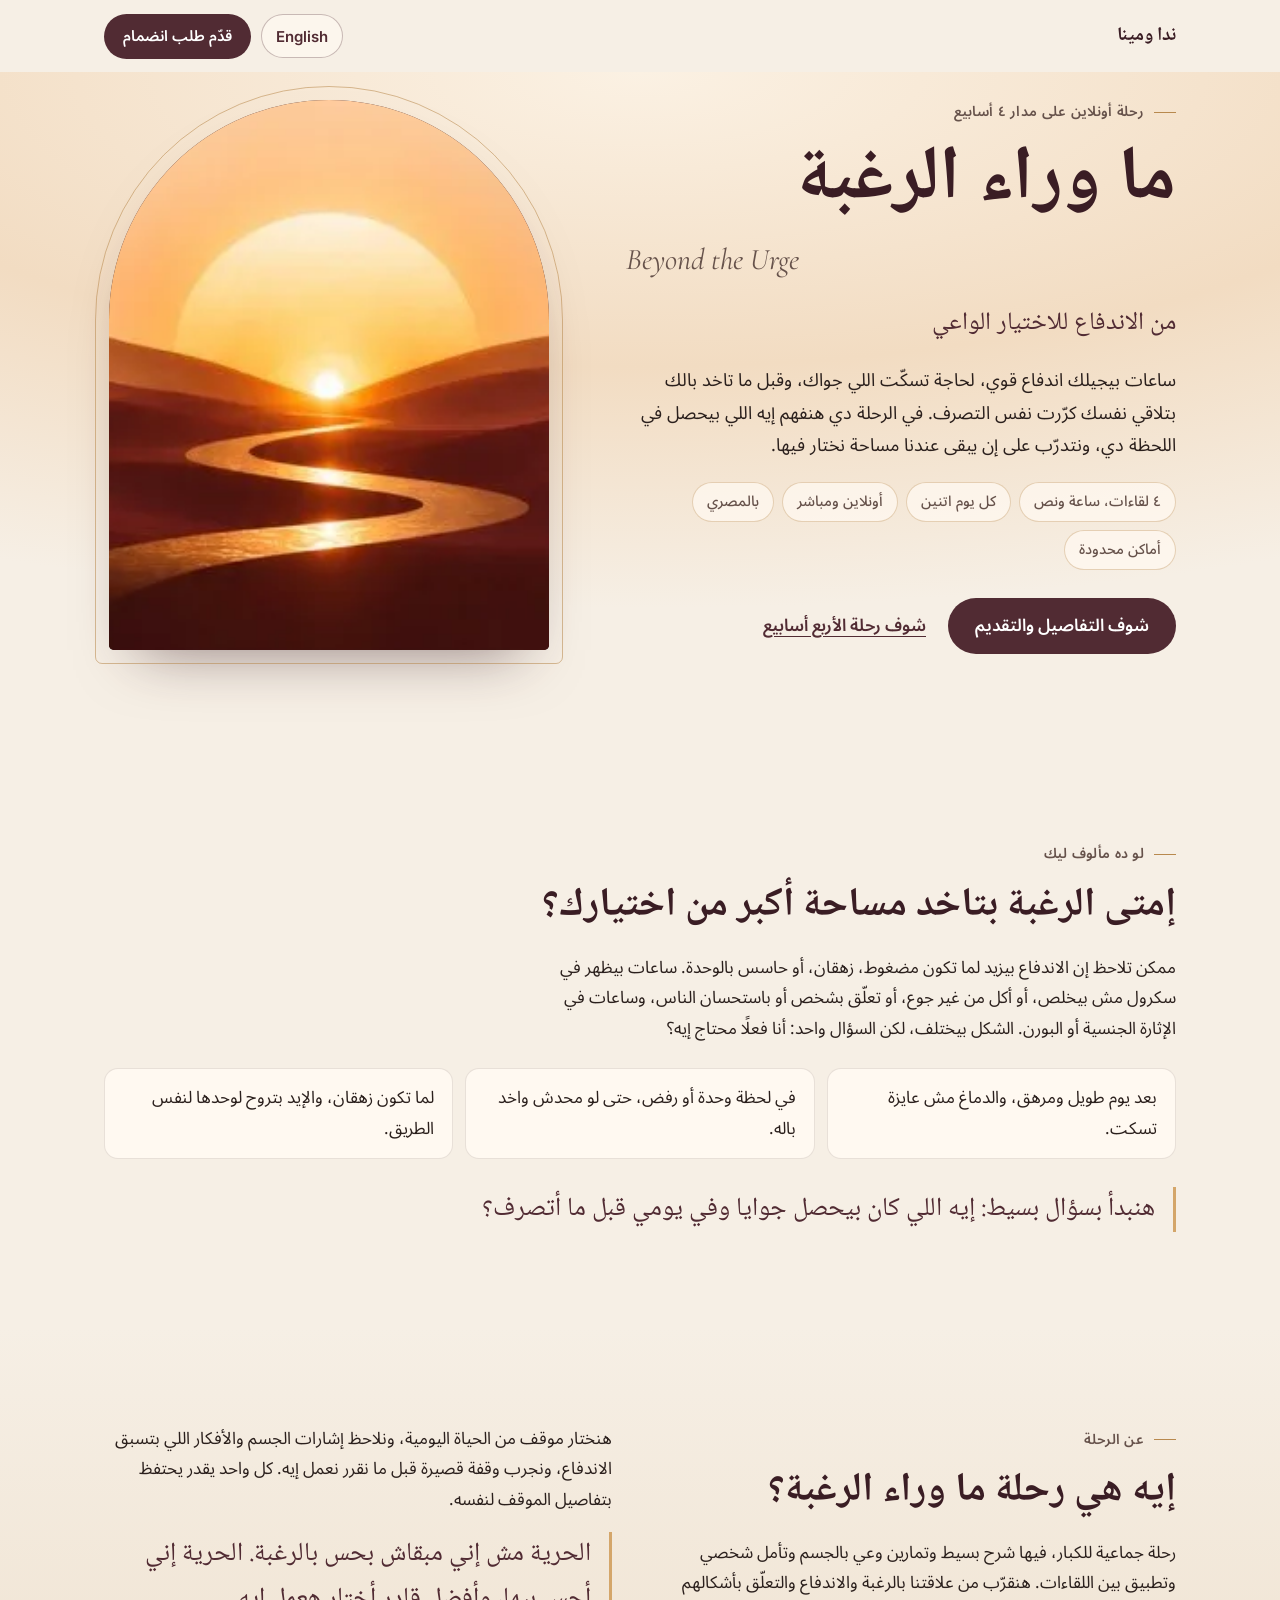
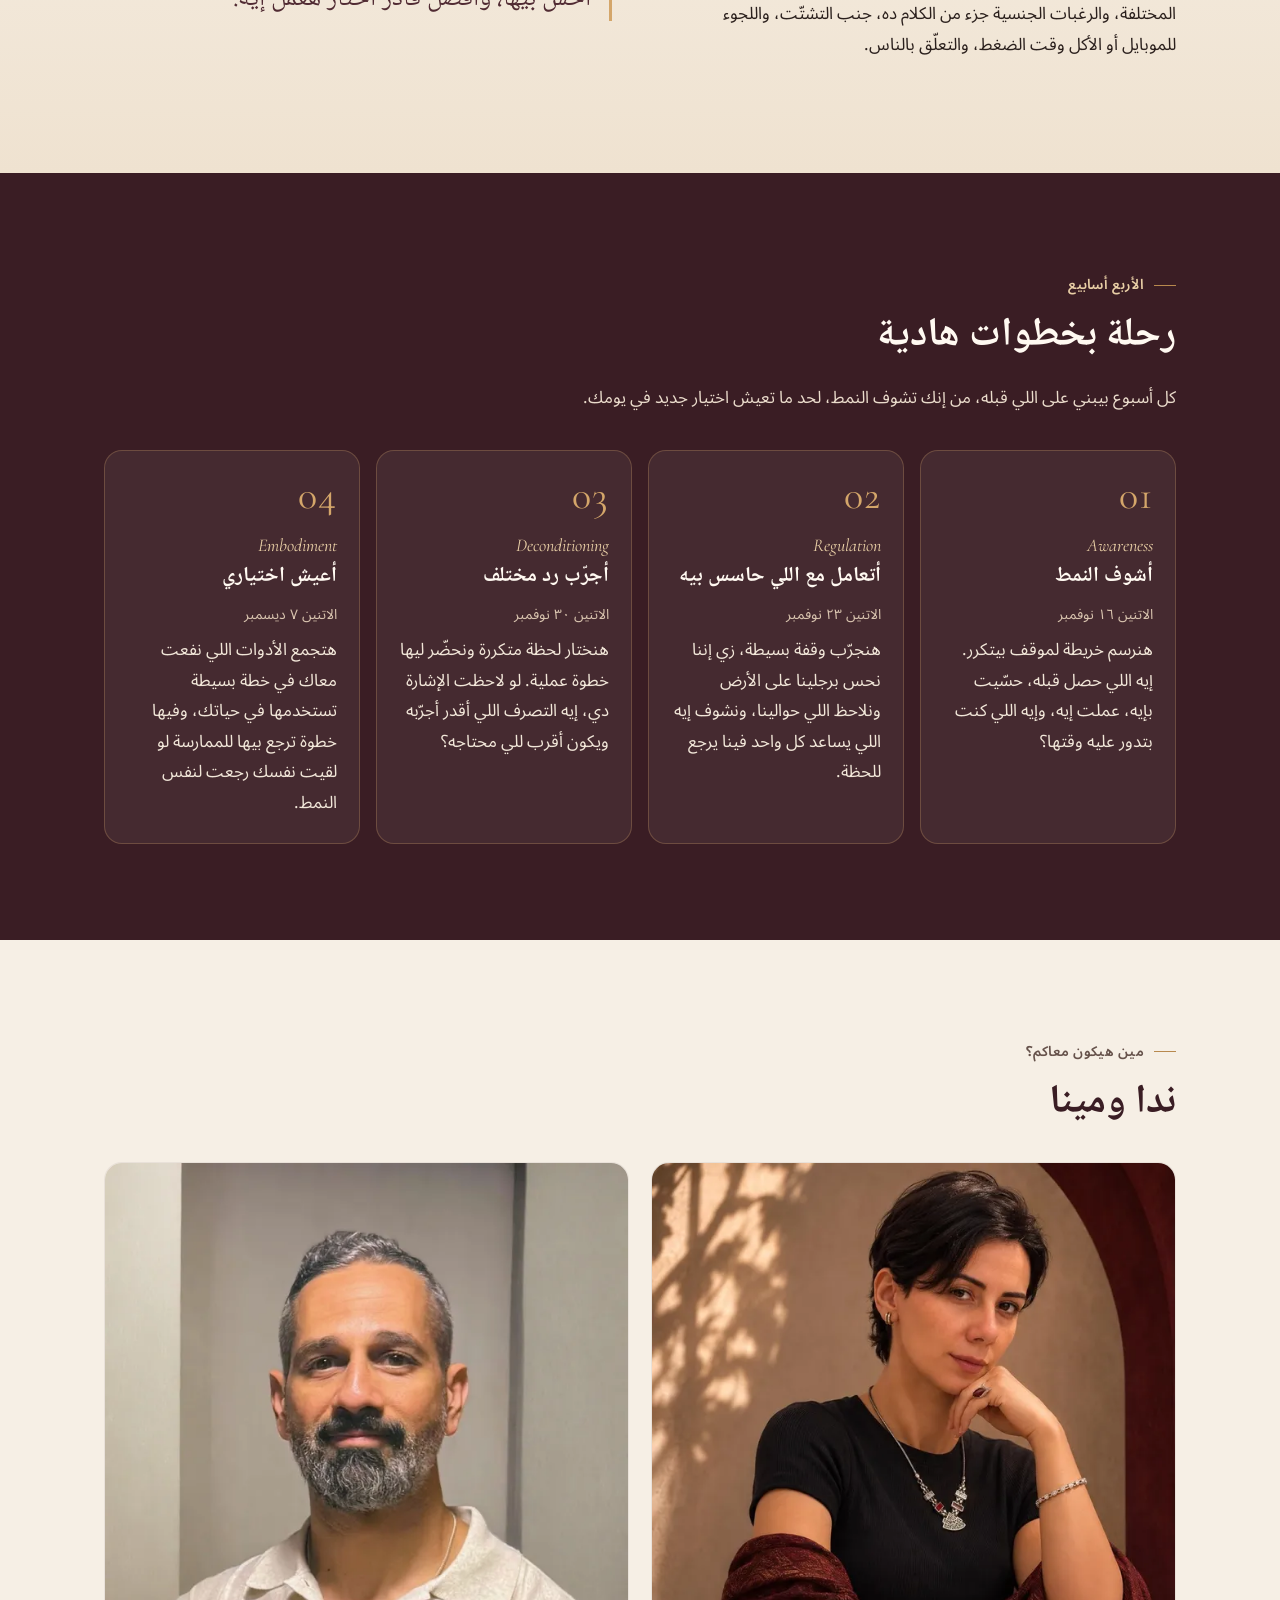
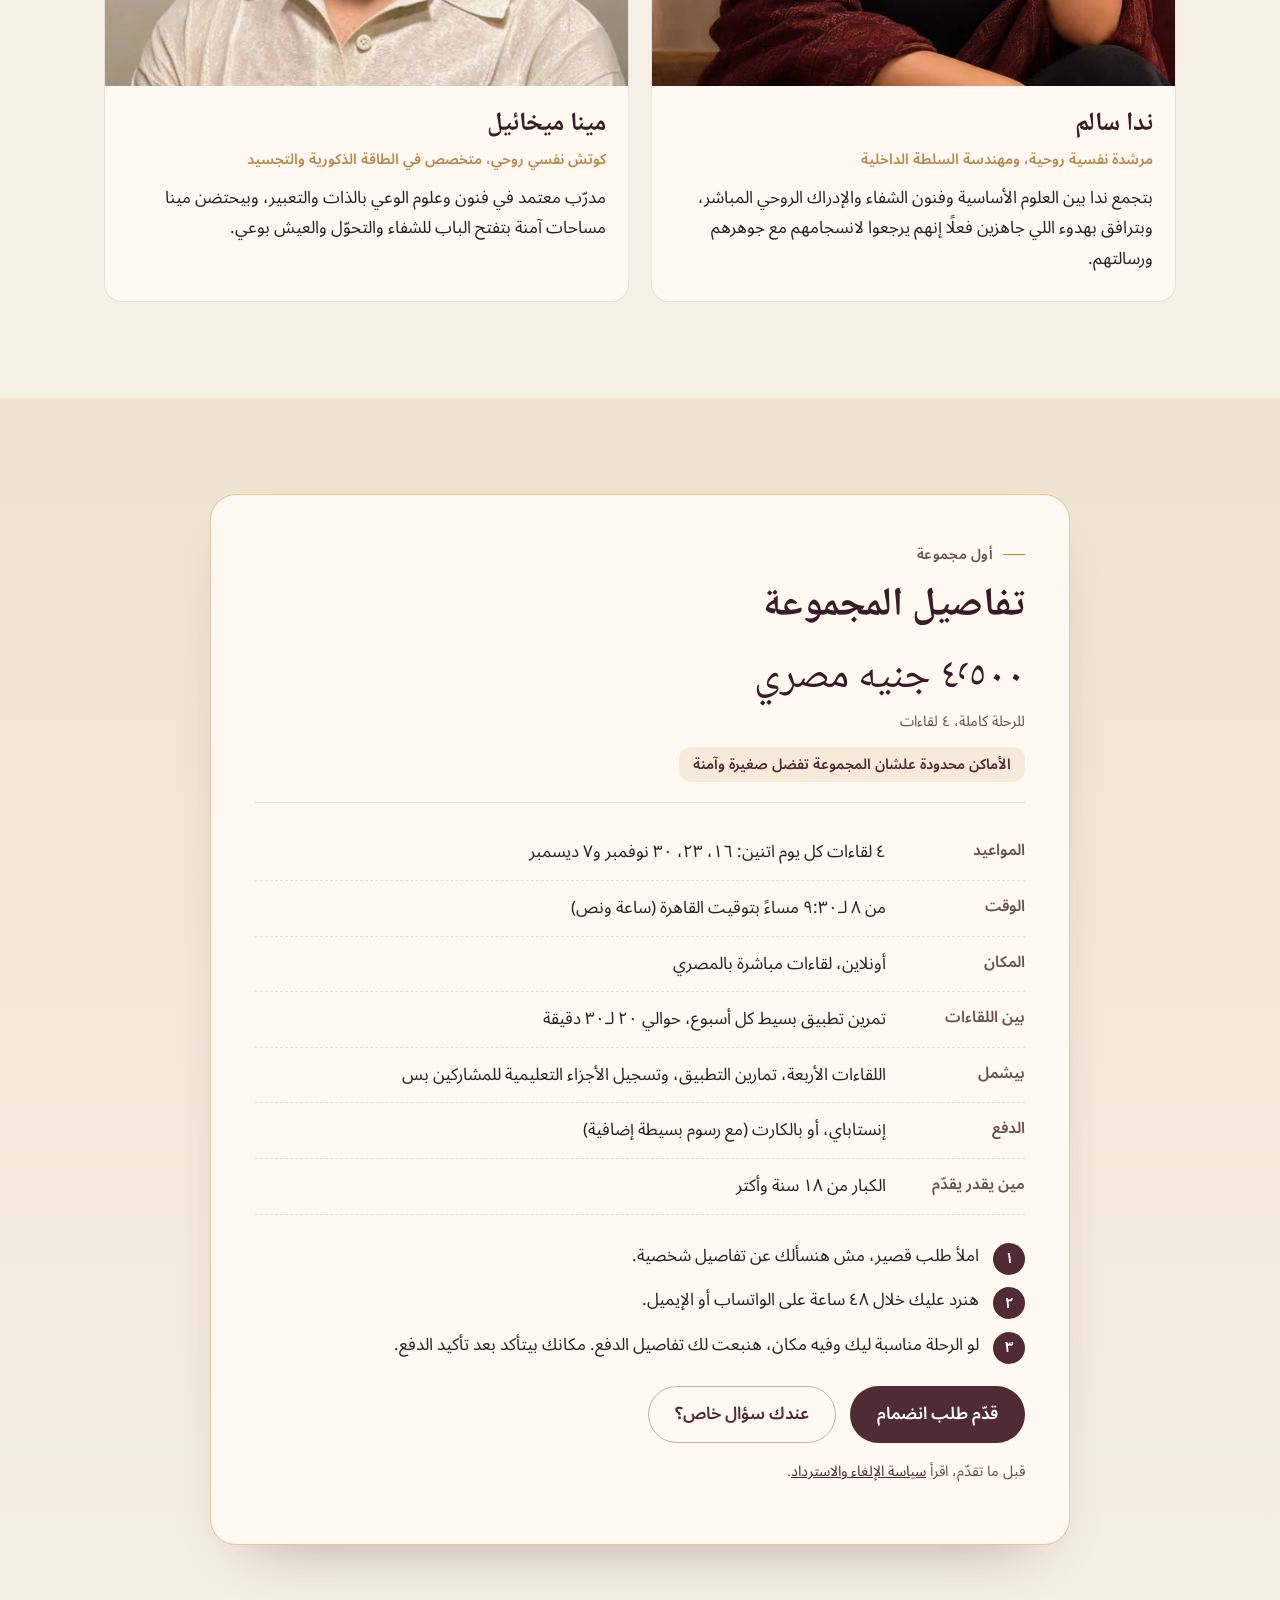
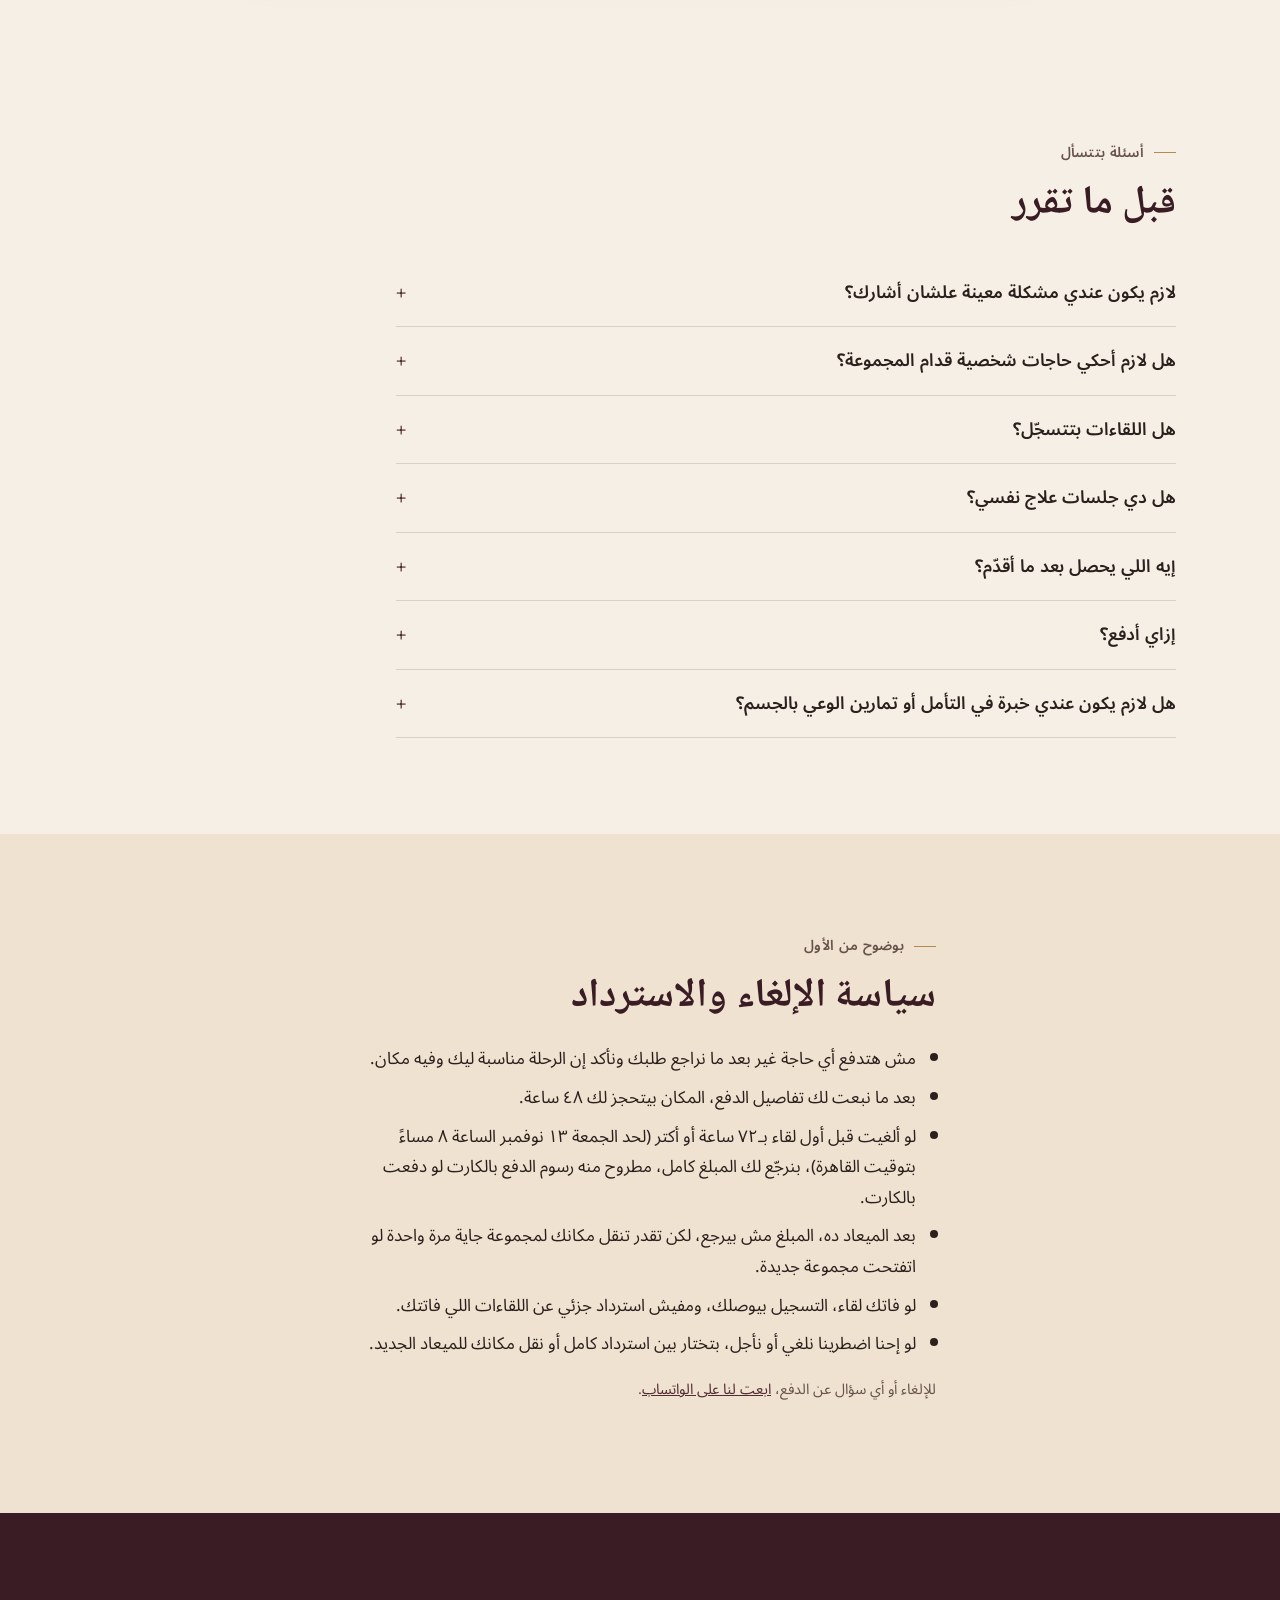
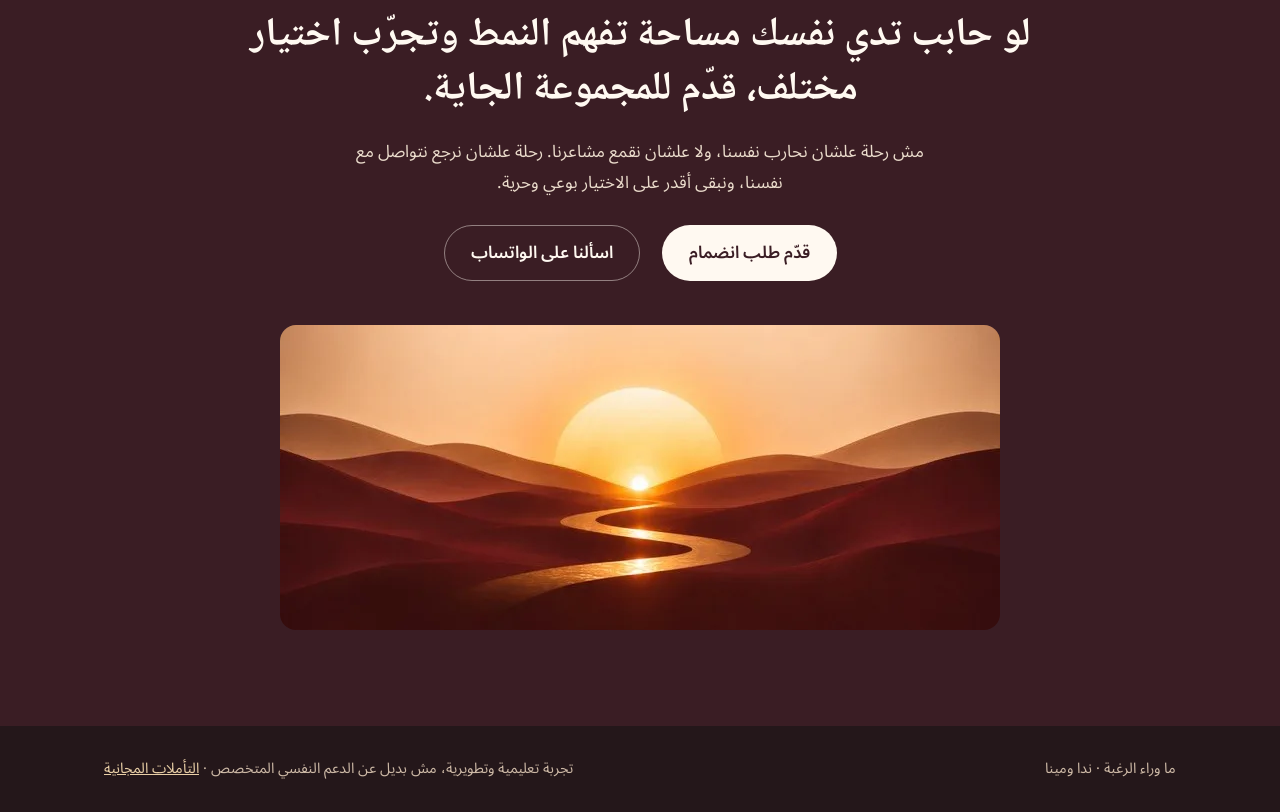
==== beyond-the-urge/index.html @ 9cf539cc "Add files via upload" ====
<!doctype html>
<html lang="ar-EG" dir="rtl" class="no-js offer-active" data-title-ar="ما وراء الرغبة | Beyond the Urge" data-title-en="Beyond the Urge | ما وراء الرغبة">
<head>
<meta charset="utf-8">
<meta name="viewport" content="width=device-width, initial-scale=1, viewport-fit=cover">
<title>ما وراء الرغبة | Beyond the Urge</title>
<meta name="description" content="رحلة أونلاين على مدار ٤ أسابيع لفهم الاندفاع وممارسة الاختيار الواعي.">
<meta name="theme-color" content="#512B33">
<meta property="og:type" content="website">
<meta property="og:title" content="ما وراء الرغبة | Beyond the Urge">
<meta property="og:description" content="رحلة أونلاين على مدار ٤ أسابيع لفهم الاندفاع وممارسة الاختيار الواعي.">
<meta property="og:image" content="SITE_URL/assets/share.jpg">
<meta name="twitter:card" content="summary_large_image">
<link rel="icon" href="../assets/favicon.svg" type="image/svg+xml">
<link rel="preconnect" href="https://fonts.googleapis.com">
<link rel="preconnect" href="https://fonts.gstatic.com" crossorigin>
<link href="https://fonts.googleapis.com/css2?family=Noto+Naskh+Arabic:wght@500;700&family=Noto+Sans+Arabic:wght@400;500;600&family=Cormorant+Garamond:ital,wght@0,500;0,600;1,500&family=Inter:wght@400;500;600&display=swap" rel="stylesheet">
<link rel="stylesheet" href="../assets/style.css">
<script src="../assets/site.js" defer></script>
</head>
<body>
<a class="skip" href="#main"><span class="l-ar">انتقل للمحتوى</span><span class="l-en">Skip to content</span></a>

<div class="live-ribbon live-only" role="note">
  <span class="l-ar">عرض لحضور اللايف: <strong>خصم ٢٠٪</strong> لكل اللي يقدّموا قبل ١٢ بالليل النهارده. <a href="#join">التفاصيل</a></span>
  <span class="l-en">Live-audience offer: <strong>20% off</strong> for everyone who applies before midnight tonight. <a href="#join">Details</a></span>
</div>

<header class="site-header" style="position:relative">
  <div class="wrap">
    <a class="brand" href="../" data-keep-lang><span class="l-ar">ندا ومينا</span><span class="l-en">Nada &amp; Mina</span></a>
    <div class="header-actions">
      <button class="lang-toggle" type="button"><span class="l-ar">English</span><span class="l-en ar-label">عربي</span></button>
      <a class="btn btn-primary header-cta" href="#join"><span class="l-ar">قدّم طلب انضمام</span><span class="l-en">Apply</span></a>
    </div>
  </div>
</header>

<main id="main">

<!-- HERO -->
<section class="hero" id="top" aria-labelledby="h1" style="padding-top:24px">
  <div class="wrap hero-grid">
    <div>
      <div class="l-ar">
        <span class="eyebrow">رحلة أونلاين على مدار ٤ أسابيع</span>
        <h1 id="h1">ما وراء الرغبة</h1>
        <span class="en-name" lang="en" dir="ltr">Beyond the Urge</span>
        <p class="tagline">من الاندفاع للاختيار الواعي</p>
        <p class="lead">ساعات بيجيلك اندفاع قوي، لحاجة تسكّت اللي جواك، وقبل ما تاخد بالك بتلاقي نفسك كرّرت نفس التصرف. في الرحلة دي هنفهم إيه اللي بيحصل في اللحظة دي، ونتدرّب على إن يبقى عندنا مساحة نختار فيها.</p>
        <ul class="facts" aria-label="ملخص الرحلة">
          <li>٤ لقاءات، ساعة ونص</li>
          <li>كل يوم اتنين</li>
          <li>أونلاين ومباشر</li>
          <li>بالمصري</li>
          <li>أماكن محدودة</li>
        </ul>
      </div>
      <div class="l-en">
        <span class="eyebrow">A four-week online journey</span>
        <h1>Beyond the Urge</h1>
        <span class="en-name" lang="ar" dir="rtl" style="font-family:'Noto Naskh Arabic',serif;font-style:normal">ما وراء الرغبة</span>
        <p class="tagline">From compulsion to conscious choice</p>
        <p class="lead">Sometimes a strong urge rises, reaching for anything that will quiet what’s inside, and before you notice, you’ve repeated the same pattern again. In this journey we explore what happens in that moment, and practise creating a space where choice becomes possible.</p>
        <ul class="facts" aria-label="Journey summary">
          <li>4 sessions · 90 minutes</li>
          <li>Every Monday</li>
          <li>Live online</li>
          <li>In Egyptian Arabic</li>
          <li>Limited places</li>
        </ul>
      </div>
      <div class="cta-row" id="hero-cta">
        <a class="btn btn-primary" href="#join"><span class="l-ar">شوف التفاصيل والتقديم</span><span class="l-en">See details &amp; apply</span></a>
        <a class="link" href="#journey"><span class="l-ar">شوف رحلة الأربع أسابيع</span><span class="l-en">Explore the four weeks</span></a>
      </div>
    </div>
    <div class="arch" aria-hidden="true">
      <div class="arch-frame">
        <picture>
          <source srcset="../assets/desert.webp" type="image/webp">
          <img src="../assets/desert.jpg" alt="" width="720" height="305" fetchpriority="high">
        </picture>
      </div>
    </div>
  </div>
</section>

<!-- RECOGNITION -->
<section class="recognition" id="about" aria-labelledby="h-rec">
  <div class="wrap">
    <div class="read l-ar">
      <span class="eyebrow">لو ده مألوف ليك</span>
      <h2 id="h-rec">إمتى الرغبة بتاخد مساحة أكبر من اختيارك؟</h2>
      <p>ممكن تلاحظ إن الاندفاع بيزيد لما تكون مضغوط، زهقان، أو حاسس بالوحدة. ساعات بيظهر في سكرول مش بيخلص، أو أكل من غير جوع، أو تعلّق بشخص أو باستحسان الناس، وساعات في الإثارة الجنسية أو البورن. الشكل بيختلف، لكن السؤال واحد: أنا فعلًا محتاج إيه؟</p>
    </div>
    <div class="read l-en">
      <span class="eyebrow">If this feels familiar</span>
      <h2>When does the urge take up more space than your choice?</h2>
      <p>You might notice the pull grows stronger when you’re stressed, bored or lonely. Sometimes it shows up as endless scrolling, eating without hunger, clinging to a person or to other people’s approval, and sometimes as sexual stimulation or porn. The form changes, but the question stays the same: what do I truly need?</p>
    </div>
    <ul class="signals l-ar">
      <li>بعد يوم طويل ومرهق، والدماغ مش عايزة تسكت.</li>
      <li>في لحظة وحدة أو رفض، حتى لو محدش واخد باله.</li>
      <li>لما تكون زهقان، والإيد بتروح لوحدها لنفس الطريق.</li>
    </ul>
    <ul class="signals l-en">
      <li>After a long, draining day, when your mind won’t settle.</li>
      <li>In a quiet moment of loneliness or rejection, even if no one else notices.</li>
      <li>When boredom creeps in and your hand reaches for the same path on its own.</li>
    </ul>
    <p class="quote l-ar">هنبدأ بسؤال بسيط: إيه اللي كان بيحصل جوايا وفي يومي قبل ما أتصرف؟</p>
    <p class="quote l-en">We begin with one simple question: what was happening inside me, and in my day, just before I acted?</p>
  </div>
</section>

<!-- PROGRAM INTRO -->
<section class="intro" aria-labelledby="h-intro">
  <div class="wrap two-col l-ar">
    <div>
      <span class="eyebrow">عن الرحلة</span>
      <h2 id="h-intro">إيه هي رحلة ما وراء الرغبة؟</h2>
      <p>رحلة جماعية للكبار، فيها شرح بسيط وتمارين وعي بالجسم وتأمل شخصي وتطبيق بين اللقاءات. هنقرّب من علاقتنا بالرغبة والاندفاع والتعلّق بأشكالهم المختلفة، والرغبات الجنسية جزء من الكلام ده، جنب التشتّت، واللجوء للموبايل أو الأكل وقت الضغط، والتعلّق بالناس.</p>
    </div>
    <div>
      <p>هنختار موقف من الحياة اليومية، ونلاحظ إشارات الجسم والأفكار اللي بتسبق الاندفاع، ونجرب وقفة قصيرة قبل ما نقرر نعمل إيه. كل واحد يقدر يحتفظ بتفاصيل الموقف لنفسه.</p>
      <p class="quote" style="margin-top:8px">الحرية مش إني مبقاش بحس بالرغبة. الحرية إني أحس بيها، وأفضل قادر أختار هعمل إيه.</p>
    </div>
  </div>
  <div class="wrap two-col l-en">
    <div>
      <span class="eyebrow">About the journey</span>
      <h2>What is Beyond the Urge?</h2>
      <p>A small group journey for adults, woven from simple teaching, body-awareness practices, personal reflection and gentle practice between sessions. We’ll come closer to our relationship with desire, impulse and attachment in their many forms. Sexual desire is part of that conversation, alongside distraction, reaching for the phone or food under pressure, and attachment to people.</p>
    </div>
    <div>
      <p>We’ll take an everyday moment, notice the body signals and thoughts that come before the urge, and try a short pause before deciding what to do. Everyone keeps the details of their own story to themselves.</p>
      <p class="quote" style="margin-top:8px">Freedom isn’t no longer feeling the urge. Freedom is feeling it, and still being able to choose.</p>
    </div>
  </div>
</section>

<!-- JOURNEY -->
<section class="journey" id="journey" aria-labelledby="h-journey">
  <div class="wrap">
    <div class="l-ar">
      <span class="eyebrow">الأربع أسابيع</span>
      <h2 id="h-journey">رحلة بخطوات هادية</h2>
      <p class="lead">كل أسبوع بيبني على اللي قبله، من إنك تشوف النمط، لحد ما تعيش اختيار جديد في يومك.</p>
    </div>
    <div class="l-en">
      <span class="eyebrow">The four weeks</span>
      <h2>A journey in gentle steps</h2>
      <p class="lead">Each week builds on the one before, from seeing the pattern to living a new choice in your everyday life.</p>
    </div>
    <ol class="weeks">
      <li class="week">
        <span class="num en" aria-hidden="true">01</span>
        <span class="tag" lang="en" dir="ltr">Awareness</span>
        <h3><span class="l-ar">أشوف النمط</span><span class="l-en">Seeing the pattern</span></h3>
        <span class="date"><span class="l-ar">الاتنين ١٦ نوفمبر</span><span class="l-en">Monday 16 November</span></span>
        <p class="l-ar">هنرسم خريطة لموقف بيتكرر. إيه اللي حصل قبله، حسّيت بإيه، عملت إيه، وإيه اللي كنت بتدور عليه وقتها؟</p>
        <p class="l-en">We map a moment that keeps repeating. What happened before it, what did you feel, what did you do, and what were you really reaching for?</p>
      </li>
      <li class="week">
        <span class="num en" aria-hidden="true">02</span>
        <span class="tag" lang="en" dir="ltr">Regulation</span>
        <h3><span class="l-ar">أتعامل مع اللي حاسس بيه</span><span class="l-en">Staying with what I feel</span></h3>
        <span class="date"><span class="l-ar">الاتنين ٢٣ نوفمبر</span><span class="l-en">Monday 23 November</span></span>
        <p class="l-ar">هنجرّب وقفة بسيطة، زي إننا نحس برجلينا على الأرض ونلاحظ اللي حوالينا، ونشوف إيه اللي يساعد كل واحد فينا يرجع للحظة.</p>
        <p class="l-en">We practise a simple pause, feeling our feet on the ground and noticing what’s around us, and discover what helps each of us return to the present.</p>
      </li>
      <li class="week">
        <span class="num en" aria-hidden="true">03</span>
        <span class="tag" lang="en" dir="ltr">Deconditioning</span>
        <h3><span class="l-ar">أجرّب رد مختلف</span><span class="l-en">Trying a different response</span></h3>
        <span class="date"><span class="l-ar">الاتنين ٣٠ نوفمبر</span><span class="l-en">Monday 30 November</span></span>
        <p class="l-ar">هنختار لحظة متكررة ونحضّر ليها خطوة عملية. لو لاحظت الإشارة دي، إيه التصرف اللي أقدر أجرّبه ويكون أقرب للي محتاجه؟</p>
        <p class="l-en">We choose a recurring moment and prepare one practical step. When I notice this signal, what could I try that’s closer to what I actually need?</p>
      </li>
      <li class="week">
        <span class="num en" aria-hidden="true">04</span>
        <span class="tag" lang="en" dir="ltr">Embodiment</span>
        <h3><span class="l-ar">أعيش اختياري</span><span class="l-en">Living my choice</span></h3>
        <span class="date"><span class="l-ar">الاتنين ٧ ديسمبر</span><span class="l-en">Monday 7 December</span></span>
        <p class="l-ar">هتجمع الأدوات اللي نفعت معاك في خطة بسيطة تستخدمها في حياتك، وفيها خطوة ترجع بيها للممارسة لو لقيت نفسك رجعت لنفس النمط.</p>
        <p class="l-en">You’ll gather the tools that worked for you into a simple plan for daily life, including a way back to practice if you find yourself in the old pattern again.</p>
      </li>
    </ol>
  </div>
</section>

<!-- GUIDES -->
<section class="guides" id="guides" aria-labelledby="h-guides">
  <div class="wrap">
    <span class="eyebrow"><span class="l-ar">مين هيكون معاكم؟</span><span class="l-en">Your guides</span></span>
    <h2 id="h-guides"><span class="l-ar">ندا ومينا</span><span class="l-en">Nada &amp; Mina</span></h2>
    <div class="guides-grid">
      <figure class="guide">
        <picture>
          <source srcset="../assets/nada.webp" type="image/webp">
          <img src="../assets/nada.jpg" alt="" width="640" height="640" loading="lazy">
        </picture>
        <figcaption>
          <p class="name"><span class="l-ar">ندا سالم</span><span class="l-en">Nada Salem</span></p>
          <span class="role"><span class="l-ar">مرشدة نفسية روحية، ومهندسة السلطة الداخلية</span><span class="l-en">Psycho-Spiritual Guide &amp; Inner Authority Architect</span></span>
          <p class="l-ar">بتجمع ندا بين العلوم الأساسية وفنون الشفاء والإدراك الروحي المباشر، وبترافق بهدوء اللي جاهزين فعلًا إنهم يرجعوا لانسجامهم مع جوهرهم ورسالتهم.</p>
          <p class="l-en">Integrating basic sciences, healing arts, and direct spiritual perception, Nada gently guides those who are truly ready into alignment with their essence and purpose.</p>
        </figcaption>
      </figure>
      <figure class="guide">
        <picture>
          <source srcset="../assets/mina.webp" type="image/webp">
          <img src="../assets/mina.jpg" alt="" width="640" height="640" loading="lazy">
        </picture>
        <figcaption>
          <p class="name"><span class="l-ar">مينا ميخائيل</span><span class="l-en">Mina Mikhail</span></p>
          <span class="role"><span class="l-ar">كوتش نفسي روحي، متخصص في الطاقة الذكورية والتجسيد</span><span class="l-en">Psycho-Spiritual Coach · Masculine &amp; Embodiment Work</span></span>
          <p class="l-ar">مدرّب معتمد في فنون وعلوم الوعي بالذات والتعبير، وبيحتضن مينا مساحات آمنة بتفتح الباب للشفاء والتحوّل والعيش بوعي.</p>
          <p class="l-en">A certified trainer in the arts and sciences of self-awareness and expression, Mina holds safe, transformative spaces for healing and conscious living.</p>
        </figcaption>
      </figure>
    </div>
  </div>
</section>

<!-- OFFER -->
<section class="offer" id="join" aria-labelledby="h-join">
  <div class="wrap">
    <div class="offer-card">
      <span class="eyebrow"><span class="l-ar">أول مجموعة</span><span class="l-en">First group</span></span>
      <h2 id="h-join"><span class="l-ar">تفاصيل المجموعة</span><span class="l-en">Group details</span></h2>
      <div class="offer-head">
        <!-- During the live offer -->
        <div class="live-only">
          <div class="price-row">
            <p class="price"><span class="l-ar"><bdi>٣٬٦٠٠</bdi> جنيه</span><span class="l-en"><bdi>EGP 3,600</bdi></span></p>
            <span class="was"><span class="l-ar"><bdi>٤٬٥٠٠</bdi> جنيه</span><span class="l-en"><bdi>EGP 4,500</bdi></span></span>
          </div>
          <div class="live-box">
            <span class="l-ar"><strong>عرض حضور اللايف، خصم ٢٠٪.</strong> العرض لكل اللي يقدّموا قبل الساعة ١٢ بالليل النهارده، السبت ٧ نوفمبر، بتوقيت القاهرة. لو اتقبلت، السعر ده بيفضل محجوز لك طول مدة الدفع.</span>
            <span class="l-en"><strong>Live-audience offer, 20% off.</strong> For everyone who applies before midnight tonight, Saturday 7 November, Cairo time. If you’re accepted, this price stays reserved for you through your payment window.</span>
          </div>
        </div>
        <!-- After the offer ends -->
        <div class="after-only">
          <p class="price"><span class="l-ar"><bdi>٤٬٥٠٠</bdi> جنيه مصري</span><span class="l-en"><bdi>EGP 4,500</bdi></span></p>
        </div>
        <p class="price-note"><span class="l-ar">للرحلة كاملة، ٤ لقاءات</span><span class="l-en">For the full journey, four sessions</span></p>
        <span class="seats"><span class="l-ar">الأماكن محدودة علشان المجموعة تفضل صغيرة وآمنة</span><span class="l-en">Places are limited to keep the group small and safe</span></span>
      </div>

      <dl class="terms l-ar">
        <div><dt>المواعيد</dt><dd>٤ لقاءات كل يوم اتنين: ١٦، ٢٣، ٣٠ نوفمبر و٧ ديسمبر</dd></div>
        <div><dt>الوقت</dt><dd>من ٨ لـ٩:٣٠ مساءً بتوقيت القاهرة (ساعة ونص)</dd></div>
        <div><dt>المكان</dt><dd>أونلاين، لقاءات مباشرة بالمصري</dd></div>
        <div><dt>بين اللقاءات</dt><dd>تمرين تطبيق بسيط كل أسبوع، حوالي ٢٠ لـ٣٠ دقيقة</dd></div>
        <div><dt>بيشمل</dt><dd>اللقاءات الأربعة، تمارين التطبيق، وتسجيل الأجزاء التعليمية للمشاركين بس</dd></div>
        <div><dt>الدفع</dt><dd>إنستاباي، أو بالكارت (مع رسوم بسيطة إضافية)</dd></div>
        <div><dt>مين يقدر يقدّم</dt><dd>الكبار من ١٨ سنة وأكتر</dd></div>
      </dl>
      <dl class="terms l-en">
        <div><dt>Dates</dt><dd>Four Mondays: 16, 23, 30 November and 7 December</dd></div>
        <div><dt>Time</dt><dd>8:00 to 9:30 PM Cairo time (90 minutes)</dd></div>
        <div><dt>Where</dt><dd>Live online, in Egyptian Arabic</dd></div>
        <div><dt>Between sessions</dt><dd>One short practice each week, about 20 to 30 minutes</dd></div>
        <div><dt>Includes</dt><dd>All four sessions, weekly practices, and recordings of the teaching parts for participants only</dd></div>
        <div><dt>Payment</dt><dd>InstaPay, or card (with a small extra fee)</dd></div>
        <div><dt>Who can apply</dt><dd>Adults aged 18 and over</dd></div>
      </dl>

      <ol class="steps l-ar" aria-label="خطوات الانضمام">
        <li>املأ طلب قصير، مش هنسألك عن تفاصيل شخصية.</li>
        <li>هنرد عليك خلال ٤٨ ساعة على الواتساب أو الإيميل.</li>
        <li>لو الرحلة مناسبة ليك وفيه مكان، هنبعت لك تفاصيل الدفع. مكانك بيتأكد بعد تأكيد الدفع.</li>
      </ol>
      <ol class="steps l-en" aria-label="How to join">
        <li>Fill in a short application. We won’t ask for personal details.</li>
        <li>We’ll reply within 48 hours on WhatsApp or email.</li>
        <li>If the journey is a good fit and a place is available, we’ll send payment details. Your place is confirmed once payment is received.</li>
      </ol>
      <div class="offer-actions" id="offer-cta">
        <a class="btn btn-primary" href="FORM_URL" target="_blank" rel="noopener"><span class="l-ar">قدّم طلب انضمام</span><span class="l-en">Apply now</span></a>
        <a class="btn btn-ghost" href="https://wa.me/201102172898?text=%D8%A3%D9%87%D9%84%D8%A7%D9%8B%D8%8C%20%D8%B9%D9%86%D8%AF%D9%8A%20%D8%B3%D8%A4%D8%A7%D9%84%20%D8%B9%D9%86%20%D8%B1%D8%AD%D9%84%D8%A9%20%D9%85%D8%A7%20%D9%88%D8%B1%D8%A7%D8%A1%20%D8%A7%D9%84%D8%B1%D8%BA%D8%A8%D8%A9" target="_blank" rel="noopener"><span class="l-ar">عندك سؤال خاص؟</span><span class="l-en">A private question?</span></a>
      </div>
      <p class="small" style="margin-top:16px"><span class="l-ar">قبل ما تقدّم، اقرأ <a href="#policy">سياسة الإلغاء والاسترداد</a>.</span><span class="l-en">Before applying, please read the <a href="#policy">cancellation and refund policy</a>.</span></p>
    </div>
  </div>
</section>

<!-- FAQ -->
<section class="faq" id="faq" aria-labelledby="h-faq">
  <div class="wrap">
    <span class="eyebrow"><span class="l-ar">أسئلة بتتسأل</span><span class="l-en">Questions</span></span>
    <h2 id="h-faq"><span class="l-ar">قبل ما تقرر</span><span class="l-en">Before you decide</span></h2>
    <div class="faq-list l-ar">
      <details><summary>لازم يكون عندي مشكلة معينة علشان أشارك؟</summary>
        <div class="ans"><p>لأ. الرحلة للكبار اللي حابين يفهموا علاقتهم بالرغبة والاندفاع والتعلّق، أيًّا كان الشكل اللي بيظهر بيه. الرغبات الجنسية من ضمن اللي هنتكلم عنه بوضوح، لكنها مش الموضوع الوحيد.</p></div></details>
      <details><summary>هل لازم أحكي حاجات شخصية قدام المجموعة؟</summary>
        <div class="ans"><p>تقدر تحتفظ بتمارينك لنفسك، وتختار تشارك قد إيه. بنطلب من كل المشاركين يحترموا خصوصية بعض، ويمتنعوا عن التسجيل أو مشاركة كلام حد برّه اللقاء. وفي أي مجموعة، احترام الخصوصية بيعتمد على التزام كل المشاركين.</p></div></details>
      <details><summary>هل اللقاءات بتتسجّل؟</summary>
        <div class="ans"><p>أيوه، بنسجّل الأجزاء التعليمية والتمارين الموجّهة علشان لو فاتك لقاء تقدر تتابعه. بنوقف التسجيل وقت المشاركات الشخصية. التسجيلات بتوصل للمشاركين المؤكدين في المجموعة بس، ومش بتتنشر في أي مكان. الكاميرا اختيارية، وتقدر تستخدم الاسم اللي يريحك على الشاشة.</p></div></details>
      <details><summary>هل دي جلسات علاج نفسي؟</summary>
        <div class="ans"><p>دي تجربة تعليمية وتطويرية جماعية. لو السلوك مأثر بشكل كبير على حياتك أو بتحتاج دعم نفسي متخصص، أخصائي مؤهل يقدر يساعدك تحدد الدعم المناسب ليك.</p></div></details>
      <details><summary>إيه اللي يحصل بعد ما أقدّم؟</summary>
        <div class="ans"><p>هنراجع طلبك ونرد عليك خلال ٤٨ ساعة. لو فيه مكان والرحلة مناسبة، هتوصلك تفاصيل الدفع. وممكن نقترح مكالمة قصيرة لو محتاجين نتأكد إن الرحلة مناسبة ليك.</p></div></details>
      <details><summary>إزاي أدفع؟</summary>
        <div class="ans"><p>بعد القبول، تقدر تدفع بإنستاباي أو بالكارت أونلاين. الدفع بالكارت عليه رسوم بسيطة إضافية بسبب رسوم بوابة الدفع.</p></div></details>
      <details><summary>هل لازم يكون عندي خبرة في التأمل أو تمارين الوعي بالجسم؟</summary>
        <div class="ans"><p>تقدر تبدأ من غير خبرة سابقة. هنشرح كل تمرين، وتقدر تشارك بالطريقة المناسبة ليك أو تعدّيه.</p></div></details>
    </div>
    <div class="faq-list l-en">
      <details><summary>Do I need to have a specific problem to join?</summary>
        <div class="ans"><p>No. The journey is for adults who want to understand their relationship with desire, impulse and attachment, in whatever form it shows up. Sexual desire is part of what we talk about openly, but it isn’t the only theme.</p></div></details>
      <details><summary>Will I have to share personal things with the group?</summary>
        <div class="ans"><p>You can keep your reflections to yourself and choose how much you share. We ask everyone to respect each other’s privacy and not to record or repeat what others say outside the session. In any group, privacy depends on every participant honouring that agreement.</p></div></details>
      <details><summary>Are the sessions recorded?</summary>
        <div class="ans"><p>Yes. We record the teaching parts and guided practices so you can catch up if you miss a session. Recording pauses during personal sharing. Recordings go only to confirmed participants of the group and are never published. Cameras are optional, and you can use whatever display name feels comfortable.</p></div></details>
      <details><summary>Is this therapy?</summary>
        <div class="ans"><p>This is an educational, growth-oriented group experience. If a behaviour is significantly affecting your life or you need specialised psychological support, a qualified professional can help you find the right care.</p></div></details>
      <details><summary>What happens after I apply?</summary>
        <div class="ans"><p>We review your application and reply within 48 hours. If there’s a place and the journey is a good fit, you’ll receive payment details. We may suggest a short call if we need to make sure it’s right for you.</p></div></details>
      <details><summary>How do I pay?</summary>
        <div class="ans"><p>Once accepted, you can pay by InstaPay or by card online. Card payments carry a small extra fee to cover the payment provider’s charges.</p></div></details>
      <details><summary>Do I need experience with meditation or body-awareness practices?</summary>
        <div class="ans"><p>No experience is needed. We explain every practice, and you can take part in whatever way suits you, or simply sit one out.</p></div></details>
    </div>
  </div>
</section>

<!-- POLICY -->
<section class="policy" id="policy" aria-labelledby="h-policy">
  <div class="wrap read l-ar">
    <span class="eyebrow">بوضوح من الأول</span>
    <h2 id="h-policy">سياسة الإلغاء والاسترداد</h2>
    <ul>
      <li>مش هتدفع أي حاجة غير بعد ما نراجع طلبك ونأكد إن الرحلة مناسبة ليك وفيه مكان.</li>
      <li>بعد ما نبعت لك تفاصيل الدفع، المكان بيتحجز لك ٤٨ ساعة.</li>
      <li>لو ألغيت قبل أول لقاء بـ٧٢ ساعة أو أكتر (لحد الجمعة ١٣ نوفمبر الساعة ٨ مساءً بتوقيت القاهرة)، بنرجّع لك المبلغ كامل، مطروح منه رسوم الدفع بالكارت لو دفعت بالكارت.</li>
      <li>بعد الميعاد ده، المبلغ مش بيرجع، لكن تقدر تنقل مكانك لمجموعة جاية مرة واحدة لو اتفتحت مجموعة جديدة.</li>
      <li>لو فاتك لقاء، التسجيل بيوصلك، ومفيش استرداد جزئي عن اللقاءات اللي فاتتك.</li>
      <li>لو إحنا اضطرينا نلغي أو نأجل، بتختار بين استرداد كامل أو نقل مكانك للميعاد الجديد.</li>
    </ul>
    <p class="small">للإلغاء أو أي سؤال عن الدفع، <a href="https://wa.me/201102172898?text=%D8%A3%D9%87%D9%84%D8%A7%D9%8B%D8%8C%20%D8%B9%D9%86%D8%AF%D9%8A%20%D8%B3%D8%A4%D8%A7%D9%84%20%D8%B9%D9%86%20%D8%B1%D8%AD%D9%84%D8%A9%20%D9%85%D8%A7%20%D9%88%D8%B1%D8%A7%D8%A1%20%D8%A7%D9%84%D8%B1%D8%BA%D8%A8%D8%A9" target="_blank" rel="noopener">ابعت لنا على الواتساب</a>.</p>
  </div>
  <div class="wrap read l-en">
    <span class="eyebrow">Clear from the start</span>
    <h2>Cancellation &amp; refund policy</h2>
    <ul>
      <li>You pay nothing until we’ve reviewed your application and confirmed the journey fits and a place is available.</li>
      <li>Once we send payment details, your place is held for 48 hours.</li>
      <li>Cancel at least 72 hours before the first session (by Friday 13 November, 8:00 PM Cairo time) for a full refund, minus card processing fees if you paid by card.</li>
      <li>After that, payments are non-refundable, but you can transfer your place once to a future group if one opens.</li>
      <li>If you miss a session, you’ll receive the recording. There are no partial refunds for missed sessions.</li>
      <li>If we need to cancel or postpone, you choose between a full refund or moving your place to the new date.</li>
    </ul>
    <p class="small">To cancel or ask about payment, <a href="https://wa.me/201102172898?text=%D8%A3%D9%87%D9%84%D8%A7%D9%8B%D8%8C%20%D8%B9%D9%86%D8%AF%D9%8A%20%D8%B3%D8%A4%D8%A7%D9%84%20%D8%B9%D9%86%20%D8%B1%D8%AD%D9%84%D8%A9%20%D9%85%D8%A7%20%D9%88%D8%B1%D8%A7%D8%A1%20%D8%A7%D9%84%D8%B1%D8%BA%D8%A8%D8%A9" target="_blank" rel="noopener">message us on WhatsApp</a>.</p>
  </div>
</section>

<!-- FINAL CTA -->
<section class="final" id="apply" aria-labelledby="h-final">
  <div class="wrap">
    <h2 id="h-final"><span class="l-ar">لو حابب تدي نفسك مساحة تفهم النمط وتجرّب اختيار مختلف، قدّم للمجموعة الجاية.</span><span class="l-en">If you’d like to give yourself space to understand the pattern and try a different choice, apply for the coming group.</span></h2>
    <p class="l-ar">مش رحلة علشان نحارب نفسنا، ولا علشان نقمع مشاعرنا. رحلة علشان نرجع نتواصل مع نفسنا، ونبقى أقدر على الاختيار بوعي وحرية.</p>
    <p class="l-en">Not a journey of fighting yourself or suppressing what you feel, but of coming back into contact with yourself, and becoming freer to choose.</p>
    <p class="live-only" style="color:#F1D2A2"><span class="l-ar">خصم ٢٠٪ لحضور اللايف لحد ١٢ بالليل النهارده.</span><span class="l-en">20% live-audience offer until midnight tonight.</span></p>
    <div class="cta-row" id="final-cta">
      <a class="btn btn-primary" href="FORM_URL" target="_blank" rel="noopener"><span class="l-ar">قدّم طلب انضمام</span><span class="l-en">Apply now</span></a>
      <a class="btn btn-ghost" href="https://wa.me/201102172898?text=%D8%A3%D9%87%D9%84%D8%A7%D9%8B%D8%8C%20%D8%B9%D9%86%D8%AF%D9%8A%20%D8%B3%D8%A4%D8%A7%D9%84%20%D8%B9%D9%86%20%D8%B1%D8%AD%D9%84%D8%A9%20%D9%85%D8%A7%20%D9%88%D8%B1%D8%A7%D8%A1%20%D8%A7%D9%84%D8%B1%D8%BA%D8%A8%D8%A9" target="_blank" rel="noopener"><span class="l-ar">اسألنا على الواتساب</span><span class="l-en">Ask us on WhatsApp</span></a>
    </div>
    <picture>
      <source srcset="../assets/desert.webp" type="image/webp">
      <img class="final-art" src="../assets/desert.jpg" alt="" width="720" height="305" loading="lazy">
    </picture>
  </div>
</section>
</main>

<footer>
  <div class="wrap">
    <span><span class="l-ar">ما وراء الرغبة · ندا ومينا</span><span class="l-en">Beyond the Urge · Nada &amp; Mina</span></span>
    <span><span class="l-ar">تجربة تعليمية وتطويرية، مش بديل عن الدعم النفسي المتخصص · <a href="../" data-keep-lang>التأملات المجانية</a></span><span class="l-en">An educational experience, not a substitute for professional care · <a href="../" data-keep-lang>Free meditations</a></span></span>
  </div>
</footer>

<div class="sticky" id="sticky" aria-hidden="true">
  <a class="btn btn-primary" href="#join" tabindex="-1"><span class="l-ar">شوف التفاصيل والتقديم</span><span class="l-en">See details &amp; apply</span></a>
</div>
</body>
</html>
---- assets/style.css ----
:root{
  --parchment:#F6EFE5; --sand:#EFE2D0; --dawn:#F2DCC2;
  --espresso:#2B201D; --earth:#66524B; --wine:#512B33; --wine-deep:#3A1D24;
  --amber:#D4A66A; --gold-line:#B8894E; --offwhite:#FFF9F1;
  --radius:18px; --gutter:clamp(20px,5vw,24px); --maxw:1120px; --read:640px;
  --sans:"Noto Sans Arabic",system-ui,-apple-system,"Segoe UI",Tahoma,sans-serif;
  --naskh:"Noto Naskh Arabic","Noto Sans Arabic",serif;
  --latin:"Cormorant Garamond",Georgia,serif;
  --latin-sans:"Inter",system-ui,-apple-system,"Segoe UI",sans-serif;
}
html[lang="en"]{--sans:var(--latin-sans);--naskh:var(--latin)}
*{box-sizing:border-box}
html{scroll-behavior:smooth;-webkit-text-size-adjust:100%}
@media (prefers-reduced-motion:reduce){html{scroll-behavior:auto}*{transition:none!important;animation:none!important}}
body{margin:0;background:var(--parchment);color:var(--espresso);font-family:var(--sans);font-size:17px;line-height:1.8}
html[lang="en"] body{line-height:1.65}
html[lang="en"] h1,html[lang="en"] h2,html[lang="en"] h3{font-weight:600;letter-spacing:-.005em}
img{max-width:100%;display:block;height:auto}
a{color:var(--wine)}
:focus-visible{outline:3px solid var(--wine);outline-offset:3px;border-radius:6px}

/* language switching: Arabic shows by default (also without JS) */
html[lang="en"] .l-ar{display:none!important}
html:not([lang="en"]) .l-en{display:none!important}

.en{font-family:var(--latin);letter-spacing:.02em}
.wrap{max-width:var(--maxw);margin-inline:auto;padding-inline:var(--gutter)}
.read{max-width:var(--read)}
.skip{position:absolute;inset-inline-start:-9999px;top:8px;background:var(--wine);color:#fff;padding:10px 16px;border-radius:10px;z-index:99}
.skip:focus{inset-inline-start:12px}
h1,h2,h3{font-family:var(--naskh);font-weight:700;line-height:1.35;margin:0 0 .5em;color:var(--wine-deep)}
h2{font-size:clamp(28px,6vw,40px)}
h3{font-size:21px}
html[lang="en"] h3{font-size:24px}
p{margin:0 0 1em}
.eyebrow{display:inline-block;font-size:14px;font-weight:600;color:var(--earth);letter-spacing:.02em;margin-bottom:12px}
html[lang="en"] .eyebrow{text-transform:uppercase;letter-spacing:.12em;font-size:12.5px}
.eyebrow::before{content:"";display:inline-block;width:22px;height:1px;background:var(--gold-line);vertical-align:middle;margin-inline-end:10px}
section{padding-block:clamp(56px,10vw,96px)}

/* Buttons */
.btn{display:inline-flex;align-items:center;justify-content:center;gap:10px;min-height:52px;padding:12px 26px;border-radius:999px;font-family:var(--sans);font-weight:600;font-size:17px;text-decoration:none;border:1.5px solid transparent;cursor:pointer;transition:background .2s}
.btn-primary{background:var(--wine);color:#fff}
.btn-primary:hover{background:var(--wine-deep)}
.btn-ghost{background:transparent;color:var(--wine);border-color:rgba(81,43,51,.35)}
.btn-ghost:hover{background:rgba(81,43,51,.06)}
.link{color:var(--wine);font-weight:600;text-underline-offset:5px}

/* Header */
.site-header{position:absolute;inset-inline:0;top:0;z-index:5}
.site-header .wrap{display:flex;align-items:center;justify-content:space-between;gap:12px;min-height:72px}
.brand{font-family:var(--naskh);font-size:19px;font-weight:700;color:var(--wine-deep);text-decoration:none}
html[lang="en"] .brand{font-family:var(--latin);font-size:22px;font-weight:500;letter-spacing:.03em}
.header-actions{display:flex;align-items:center;gap:10px}
.header-cta{font-size:15px;min-height:44px;padding:8px 18px}
.lang-toggle{min-height:44px;min-width:44px;padding:6px 14px;border-radius:999px;border:1.5px solid rgba(81,43,51,.3);background:rgba(255,249,241,.7);color:var(--wine);font:600 15px/1 var(--latin-sans);cursor:pointer}
.lang-toggle .ar-label{font-family:"Noto Sans Arabic",sans-serif}
.lang-toggle:hover{background:var(--offwhite)}
.no-js .lang-toggle{display:none}
@media (max-width:420px){.header-cta{display:none}}

/* Live offer ribbon */
.live-ribbon{background:var(--wine-deep);color:var(--offwhite);text-align:center;font-size:15px;padding:9px var(--gutter);position:relative;z-index:6}
.live-ribbon strong{color:#F1D2A2}
.live-ribbon a{color:var(--offwhite);font-weight:600}
.offer-expired .live-only{display:none!important}
.offer-active .after-only{display:none!important}

/* Hero */
.hero{position:relative;overflow:hidden;padding-top:96px;padding-bottom:clamp(48px,8vw,88px);
  background:radial-gradient(120% 80% at 50% 0%,#FBF1E3 0%,var(--dawn) 55%,var(--parchment) 100%)}
.hero-grid{display:grid;gap:40px;align-items:center}
.hero h1{font-size:clamp(44px,12vw,76px);margin:0;line-height:1.2}
.hero .en-name{display:block;font-family:var(--latin);font-size:clamp(22px,4.5vw,30px);color:var(--earth);margin:6px 0 14px;font-style:italic}
.hero .tagline{font-family:var(--naskh);font-size:clamp(20px,4.6vw,25px);color:var(--wine);margin-bottom:18px}
html[lang="en"] .hero .tagline{font-style:italic}
.hero .lead{font-size:18px;color:var(--espresso);max-width:34em}
.facts{display:flex;flex-wrap:wrap;gap:8px;list-style:none;padding:0;margin:20px 0 28px}
.facts li{font-size:14.5px;font-weight:500;padding:6px 14px;border-radius:999px;background:rgba(255,249,241,.75);border:1px solid rgba(184,137,78,.35);color:var(--earth)}
.cta-row{display:flex;flex-wrap:wrap;align-items:center;gap:14px 22px}
.arch{position:relative;max-width:440px;margin-inline:auto;width:100%}
.arch-frame{aspect-ratio:4/5;border-radius:999px 999px 22px 22px;overflow:hidden;box-shadow:0 30px 60px -30px rgba(58,29,36,.55);background:var(--wine-deep)}
.arch-frame img{width:100%;height:100%;object-fit:cover;object-position:50% 60%}
.arch::before{content:"";position:absolute;inset:-14px;border:1px solid rgba(184,137,78,.55);border-radius:999px 999px 30px 30px;pointer-events:none}
@media (min-width:1024px){.hero{padding-top:120px}.hero-grid{grid-template-columns:1.1fr .9fr;gap:72px}}
@media (max-width:1023px){.arch{max-width:340px}.arch-frame{aspect-ratio:3/3.2}}

/* Recognition */
.quote{font-family:var(--naskh);font-size:clamp(21px,4.8vw,26px);color:var(--wine);border-inline-start:3px solid var(--amber);padding-inline-start:18px;margin:28px 0 0;line-height:1.7}
html[lang="en"] .quote{font-style:italic;line-height:1.45}
.signals{display:grid;gap:12px;list-style:none;padding:0;margin:24px 0}
.signals li{background:var(--offwhite);border:1px solid rgba(102,82,75,.15);border-radius:14px;padding:14px 18px}
@media (min-width:720px){.signals{grid-template-columns:repeat(3,1fr)}}

.intro{background:linear-gradient(180deg,var(--parchment),var(--sand))}
.two-col{display:grid;gap:28px}
@media (min-width:900px){.two-col{grid-template-columns:1fr 1fr;gap:56px}}

/* Journey */
.journey{background:var(--wine-deep);color:var(--offwhite)}
.journey h2,.journey h3{color:var(--offwhite)}
.journey .eyebrow{color:#E9CFA6}
.journey .lead{color:#EADBCB;max-width:36em}
.weeks{display:grid;gap:16px;list-style:none;padding:0;margin:36px 0 0}
.week{background:rgba(255,249,241,.06);border:1px solid rgba(212,166,106,.28);border-radius:var(--radius);padding:24px 22px}
.week .num{font-family:var(--latin);font-size:40px;line-height:1;color:var(--amber)}
.week .tag{display:block;font-family:var(--latin);font-size:18px;color:#E9CFA6;font-style:italic;margin:10px 0 2px}
.week .date{font-size:14px;color:#D8C3AE;margin-bottom:8px;display:block}
.week p{color:#F1E6D8;margin:0}
@media (min-width:760px){.weeks{grid-template-columns:repeat(2,1fr)}}
@media (min-width:1100px){.weeks{grid-template-columns:repeat(4,1fr)}}

/* Guides */
.guides-grid{display:grid;gap:22px;margin-top:32px}
@media (min-width:760px){.guides-grid{grid-template-columns:1fr 1fr}}
.guide{background:var(--offwhite);border:1px solid rgba(102,82,75,.14);border-radius:var(--radius);overflow:hidden;display:flex;flex-direction:column;margin:0}
.guide img{aspect-ratio:1/1;object-fit:cover;width:100%}
.guide figcaption{padding:22px 22px 26px}
.guide .name{font-family:var(--naskh);font-size:26px;color:var(--wine-deep);margin:0;line-height:1.3;font-weight:700}
html[lang="en"] .guide .name{font-weight:500;font-size:28px}
.guide .role{display:block;font-size:14.5px;font-weight:600;color:var(--gold-line);margin:6px 0 12px;line-height:1.6}
html[lang="en"] .guide .role{text-transform:uppercase;letter-spacing:.06em;font-size:12.5px}
.guide p{margin:0}

/* Offer */
.offer{background:linear-gradient(180deg,var(--sand),var(--parchment))}
.offer-card{background:var(--offwhite);border:1px solid rgba(184,137,78,.45);border-radius:26px;padding:clamp(24px,5vw,44px);box-shadow:0 30px 60px -40px rgba(58,29,36,.45);max-width:860px;margin-inline:auto}
.offer-head{border-bottom:1px solid rgba(102,82,75,.15);padding-bottom:20px;margin-bottom:22px}
.price-row{display:flex;flex-wrap:wrap;align-items:baseline;gap:6px 16px}
.price{font-family:var(--naskh);font-size:clamp(32px,7vw,42px);color:var(--wine-deep);line-height:1.2;margin:0}
.was{font-size:18px;color:rgba(102,82,75,.75);text-decoration:line-through;text-decoration-thickness:1px;text-decoration-color:rgba(81,43,51,.6)}
.price-note{font-size:14.5px;color:var(--earth);margin:6px 0 0}
.live-box{margin-top:16px;background:linear-gradient(135deg,rgba(212,166,106,.22),rgba(212,166,106,.08));border:1px solid rgba(184,137,78,.5);border-radius:14px;padding:14px 16px;font-size:15.5px}
.live-box strong{color:var(--wine-deep)}
.seats{display:inline-block;margin-top:12px;font-size:14.5px;font-weight:600;color:var(--wine);background:rgba(212,166,106,.18);border-radius:12px;padding:6px 14px;line-height:1.6}
.terms{display:grid;margin:0}
.terms div{display:grid;grid-template-columns:7.5em 1fr;gap:12px;padding:12px 0;border-bottom:1px dashed rgba(102,82,75,.18)}
.terms dt{font-weight:600;color:var(--earth);font-size:15.5px}
.terms dd{margin:0}
@media (max-width:560px){.terms div{grid-template-columns:1fr;gap:2px}.terms dt{font-size:14px}}
.steps{list-style:none;padding:0;margin:26px 0;display:grid;gap:14px;counter-reset:st}
.steps li{position:relative;padding-inline-start:46px;counter-increment:st}
.steps li::before{content:counter(st);position:absolute;inset-inline-start:0;top:2px;width:32px;height:32px;border-radius:50%;background:var(--wine);color:#fff;display:grid;place-items:center;font-size:15px;font-weight:600}
html:not([lang="en"]) .steps li::before{content:counter(st,arabic-indic)}
.offer-actions{display:flex;flex-wrap:wrap;gap:14px;align-items:center}
.small{font-size:14.5px;color:var(--earth)}

/* FAQ */
.faq-list{max-width:780px;margin-top:28px}
.faq-list details{border-bottom:1px solid rgba(102,82,75,.2)}
.faq-list summary{list-style:none;cursor:pointer;padding:18px 0;font-weight:600;font-size:17.5px;display:flex;justify-content:space-between;gap:16px;min-height:44px}
.faq-list summary::-webkit-details-marker{display:none}
.faq-list summary::after{content:"+";font-family:var(--latin);font-size:26px;line-height:1;color:var(--wine);flex-shrink:0}
.faq-list details[open] summary::after{content:"–"}
.faq-list .ans{padding:0 0 18px}

.policy{background:var(--sand)}
.policy ul{padding-inline-start:1.2em;margin:0 0 1em}
.policy li{margin-bottom:8px}

/* Final */
.final{background:var(--wine-deep);color:var(--offwhite);text-align:center}
.final h2{color:var(--offwhite);max-width:20em;margin-inline:auto}
.final p{color:#EADBCB;max-width:34em;margin-inline:auto}
.final .btn-primary{background:var(--offwhite);color:var(--wine-deep)}
.final .btn-primary:hover{background:#fff}
.final .btn-ghost{color:var(--offwhite);border-color:rgba(255,249,241,.45)}
.final .btn-ghost:hover{background:rgba(255,249,241,.08)}
.final .cta-row{justify-content:center;margin-top:26px}
.final-art{width:100%;max-width:720px;margin:44px auto 0;border-radius:16px}

footer{background:#24171A;color:#CDB9A6;font-size:14.5px;padding:30px 0 calc(30px + env(safe-area-inset-bottom))}
footer .wrap{display:flex;flex-wrap:wrap;gap:10px 24px;justify-content:space-between;align-items:center}
footer a{color:#E9CFA6}

/* Sticky mobile CTA */
.sticky{position:fixed;inset-inline:0;bottom:0;z-index:20;padding:10px var(--gutter) calc(10px + env(safe-area-inset-bottom));background:rgba(246,239,229,.94);backdrop-filter:blur(8px);-webkit-backdrop-filter:blur(8px);border-top:1px solid rgba(102,82,75,.15);transform:translateY(110%);transition:transform .3s ease}
.sticky.show{transform:none}
.sticky .btn{width:100%}
@media (min-width:1024px){.sticky{display:none}}

/* Cover / chooser */
.cover{min-height:100vh;min-height:100svh;background:radial-gradient(120% 70% at 50% 0%,#FBF1E3 0%,var(--dawn) 50%,var(--parchment) 100%);padding-top:96px;padding-bottom:56px}
.cover-head{text-align:center;max-width:680px;margin:0 auto 36px}
.cover-head h1{font-size:clamp(36px,9vw,58px);line-height:1.25;margin-bottom:12px}
.cover-head p{font-size:18px;color:var(--earth);margin:0}
.paths{display:grid;gap:22px;max-width:980px;margin-inline:auto}
@media (min-width:820px){.paths{grid-template-columns:1fr 1fr}}
.path-card{position:relative;display:flex;flex-direction:column;background:var(--offwhite);border:1px solid rgba(184,137,78,.4);border-radius:26px;overflow:hidden;box-shadow:0 26px 50px -36px rgba(58,29,36,.5)}
.path-card .art{height:170px;background:var(--wine-deep);overflow:hidden}
.path-card .art img{width:100%;height:100%;object-fit:cover}
.path-card .art.calm{background:radial-gradient(60% 90% at 50% 100%,#F7D9A8 0%,#E8B77C 30%,#B9775A 62%,#512B33 100%);display:grid;place-items:center}
.path-card .body{padding:24px 24px 28px;display:flex;flex-direction:column;flex:1}
.path-card h2{font-size:clamp(26px,5.5vw,32px);margin-bottom:6px}
.badge{align-self:flex-start;font-size:13.5px;font-weight:600;border-radius:999px;padding:4px 12px;margin-bottom:12px}
.badge.free{background:#E7EEDF;color:#33502A}
.badge.paid{background:rgba(81,43,51,.1);color:var(--wine)}
.path-card .meta{list-style:none;padding:0;margin:4px 0 22px;display:grid;gap:6px;font-size:15.5px;color:var(--earth)}
.path-card .meta li::before{content:"·";color:var(--gold-line);font-weight:700;margin-inline-end:8px}
.path-card .btn{margin-top:auto;width:100%}
.path-card .live-box{margin:0 0 18px}
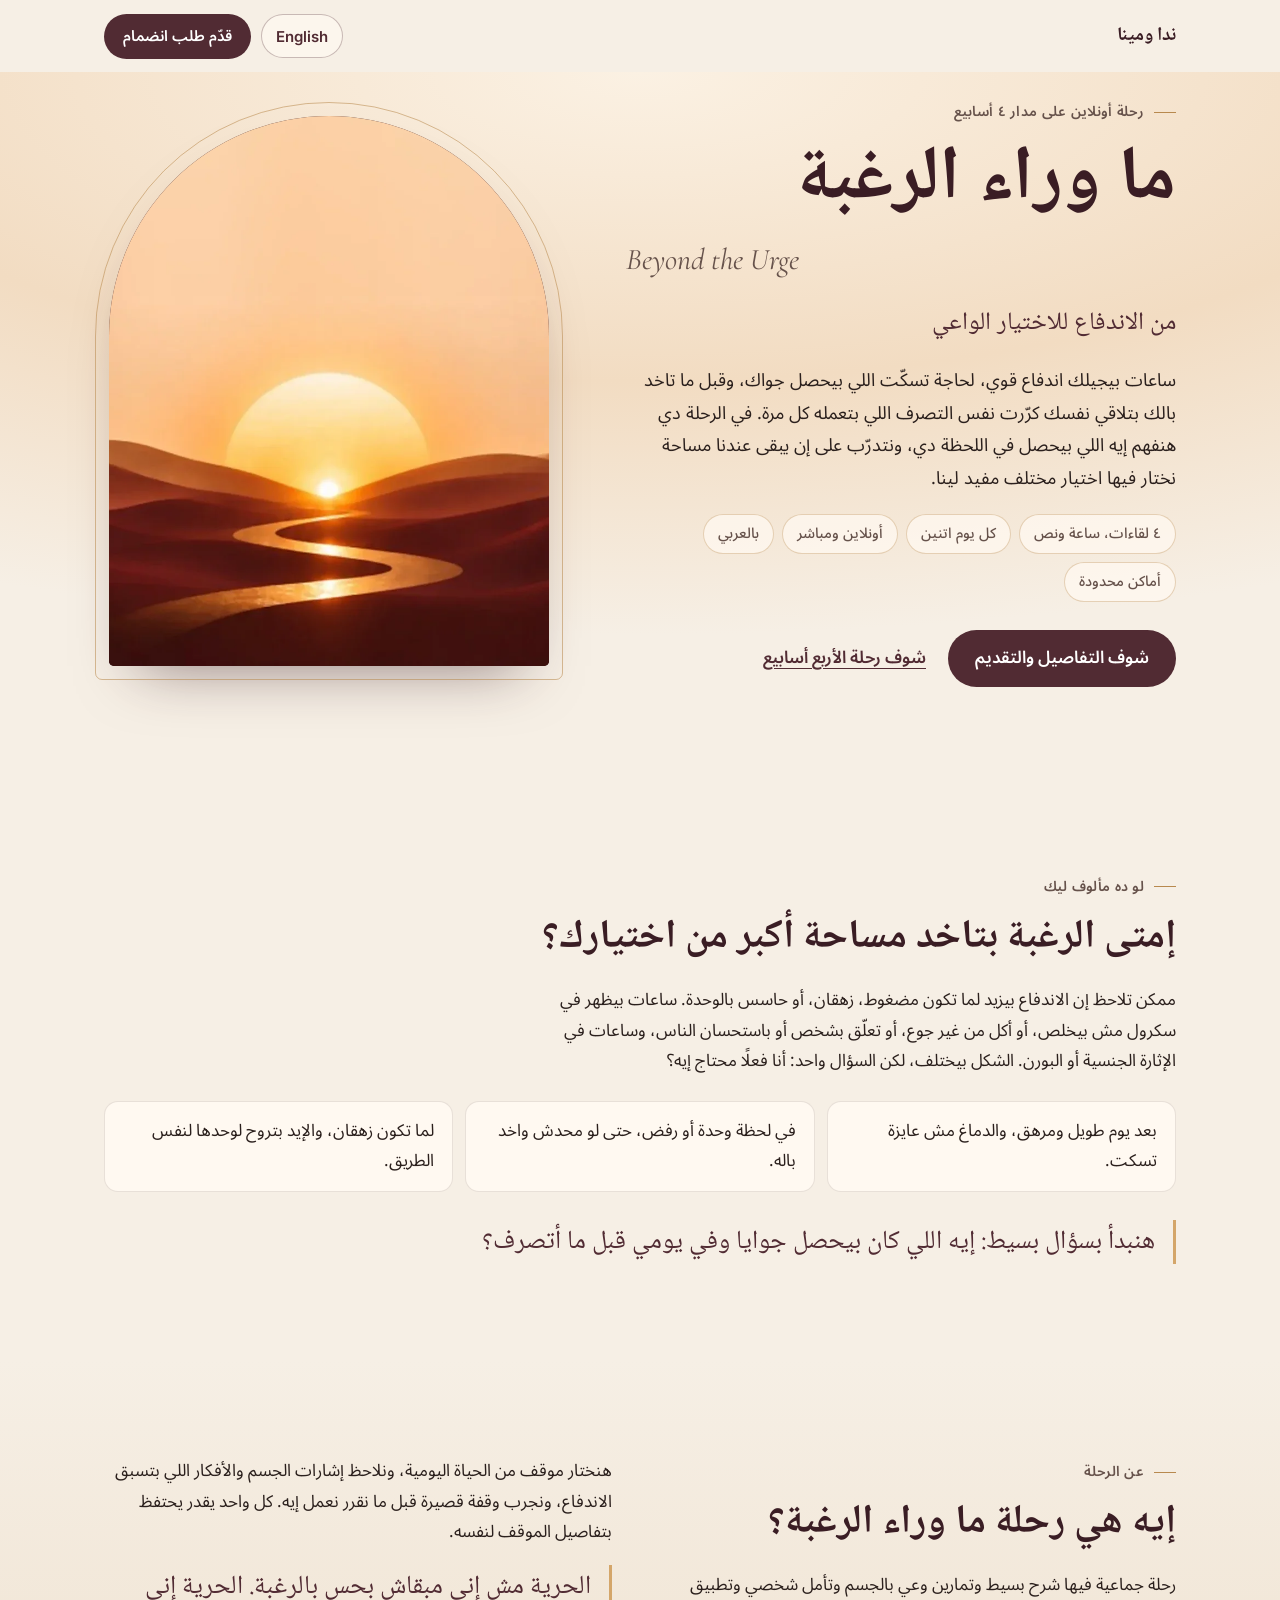
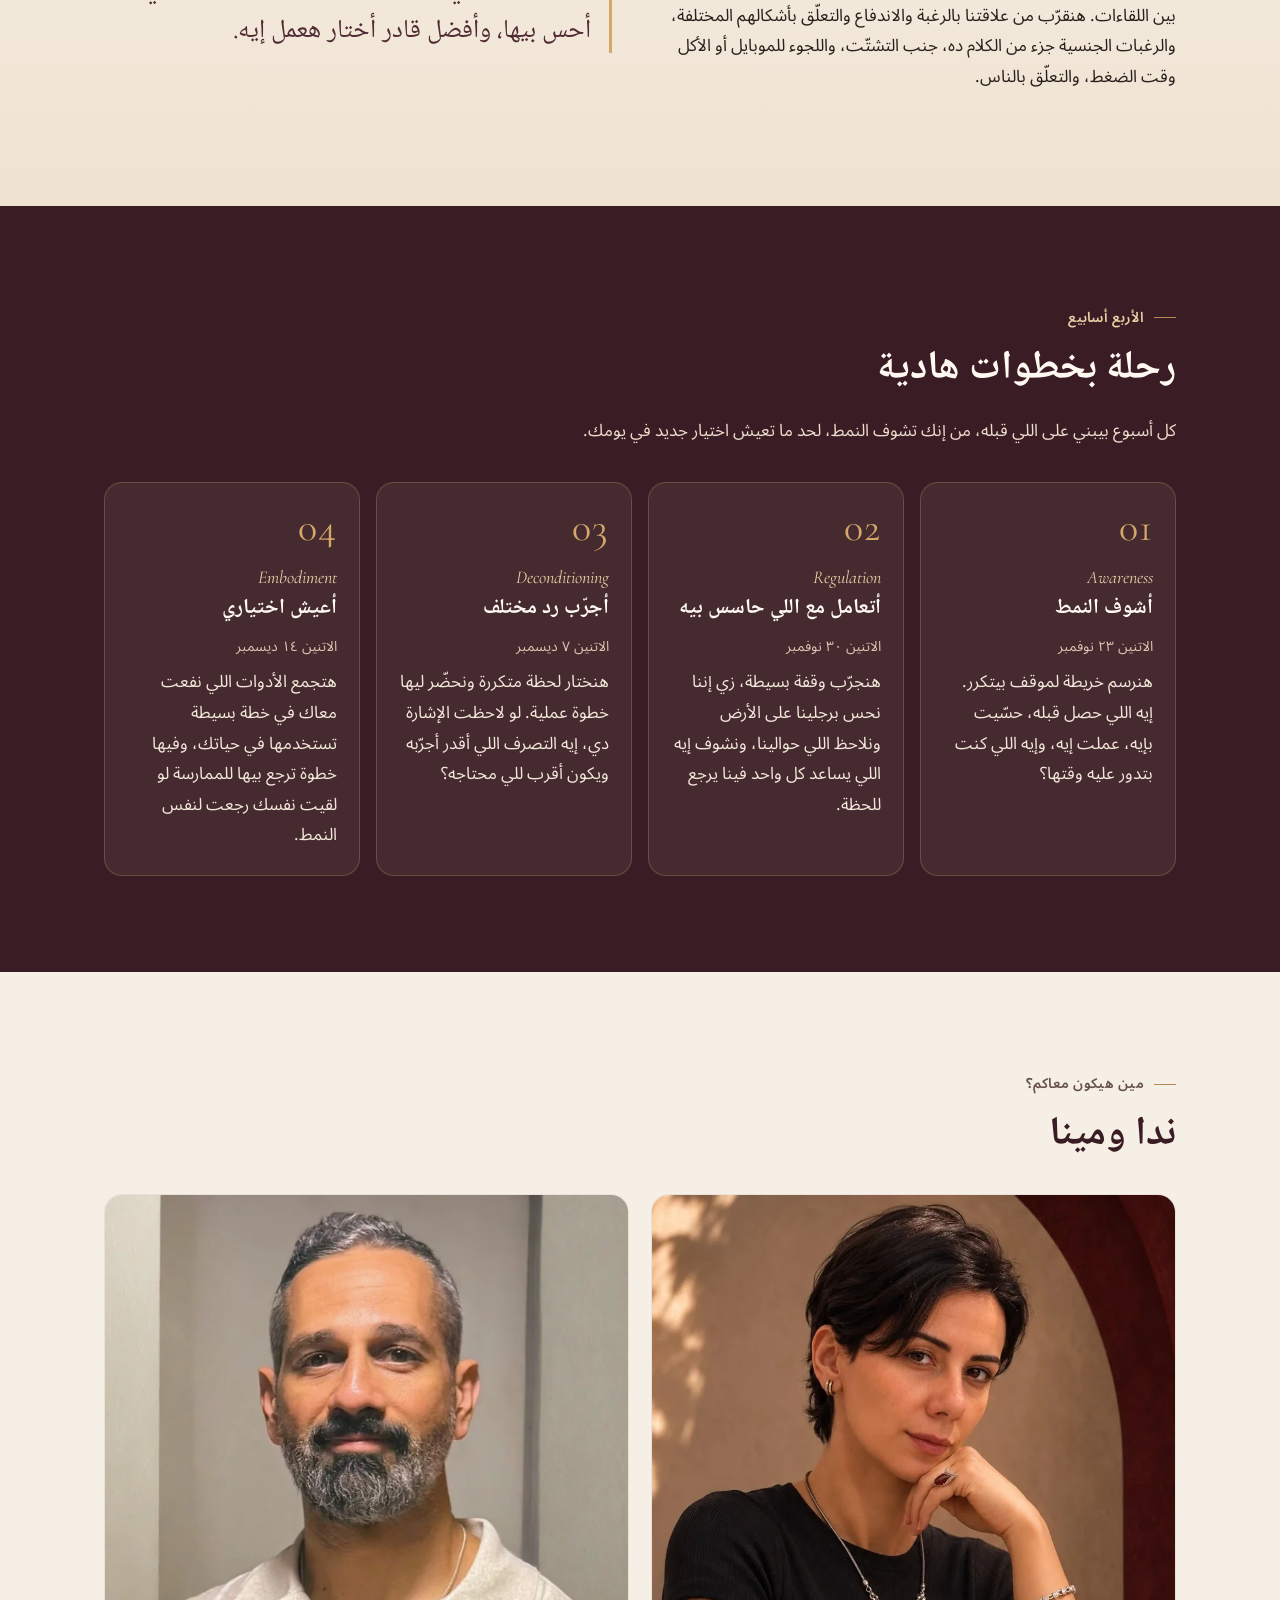
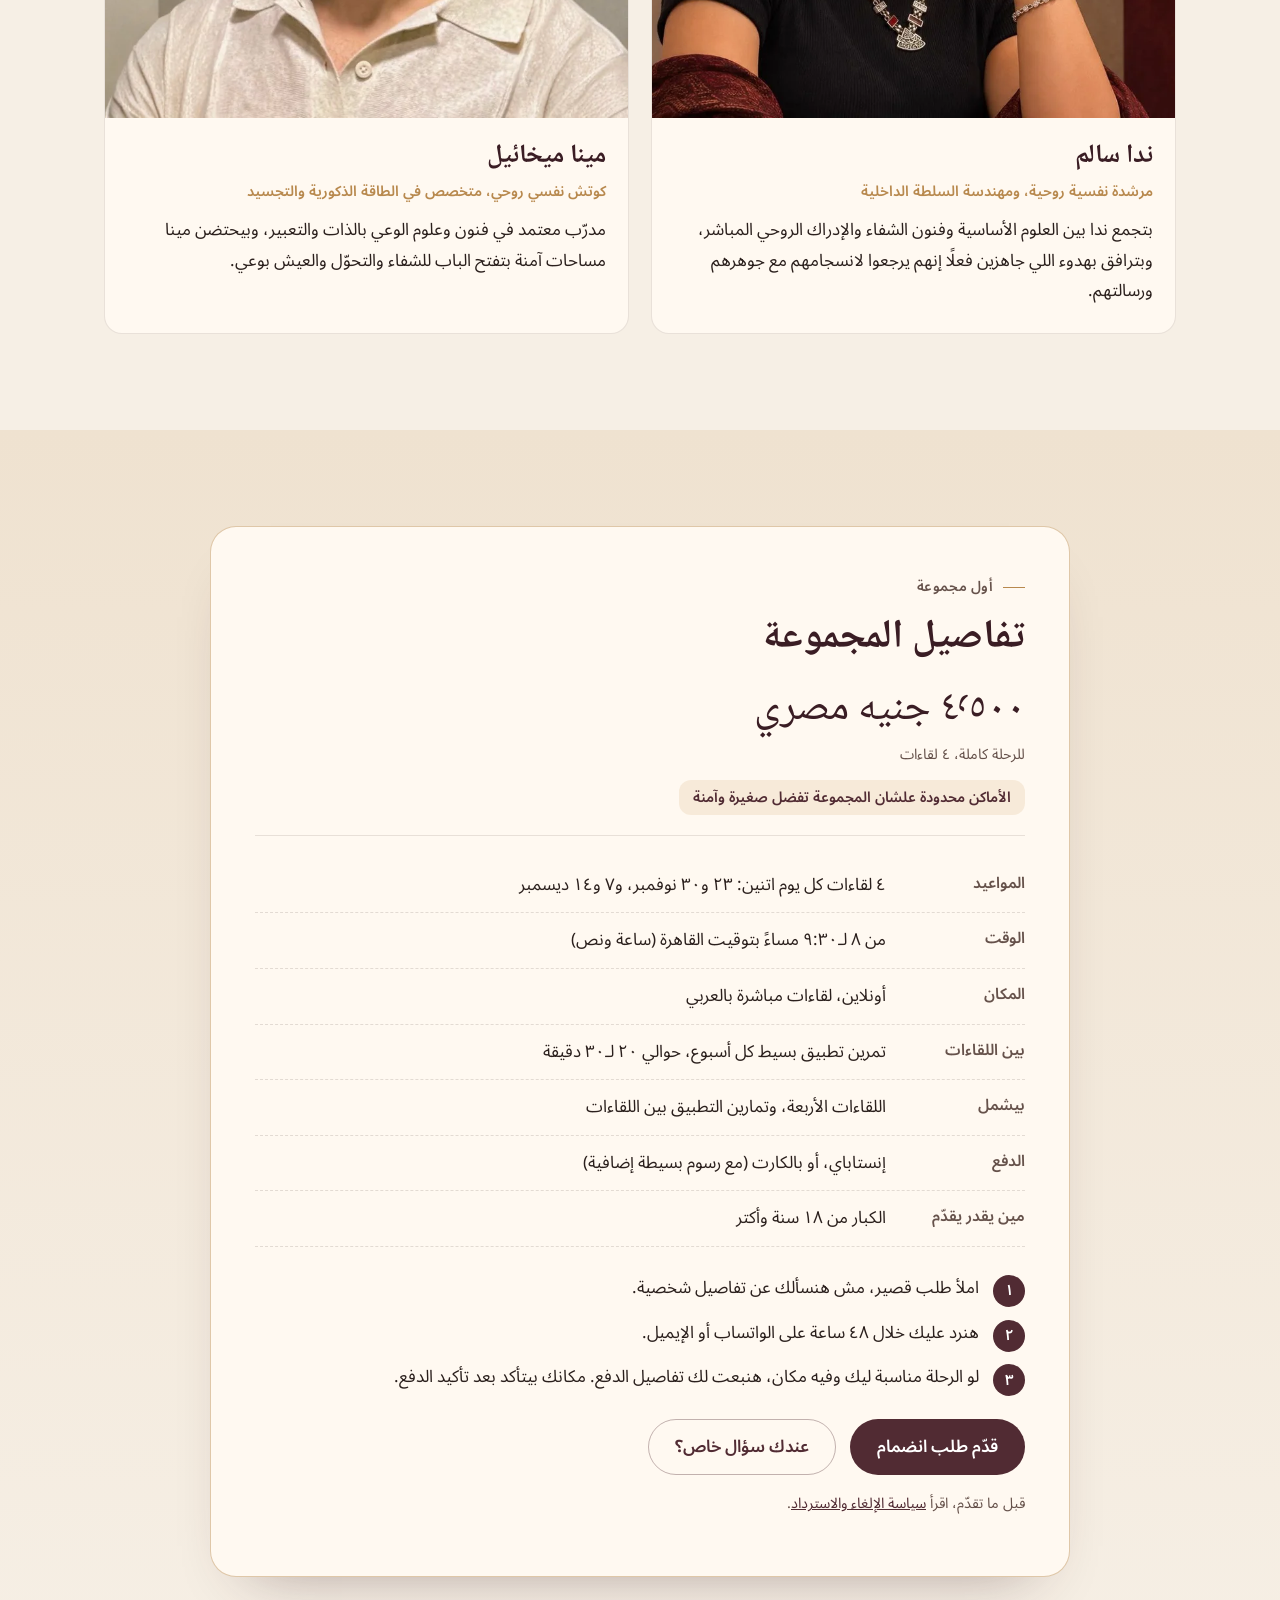
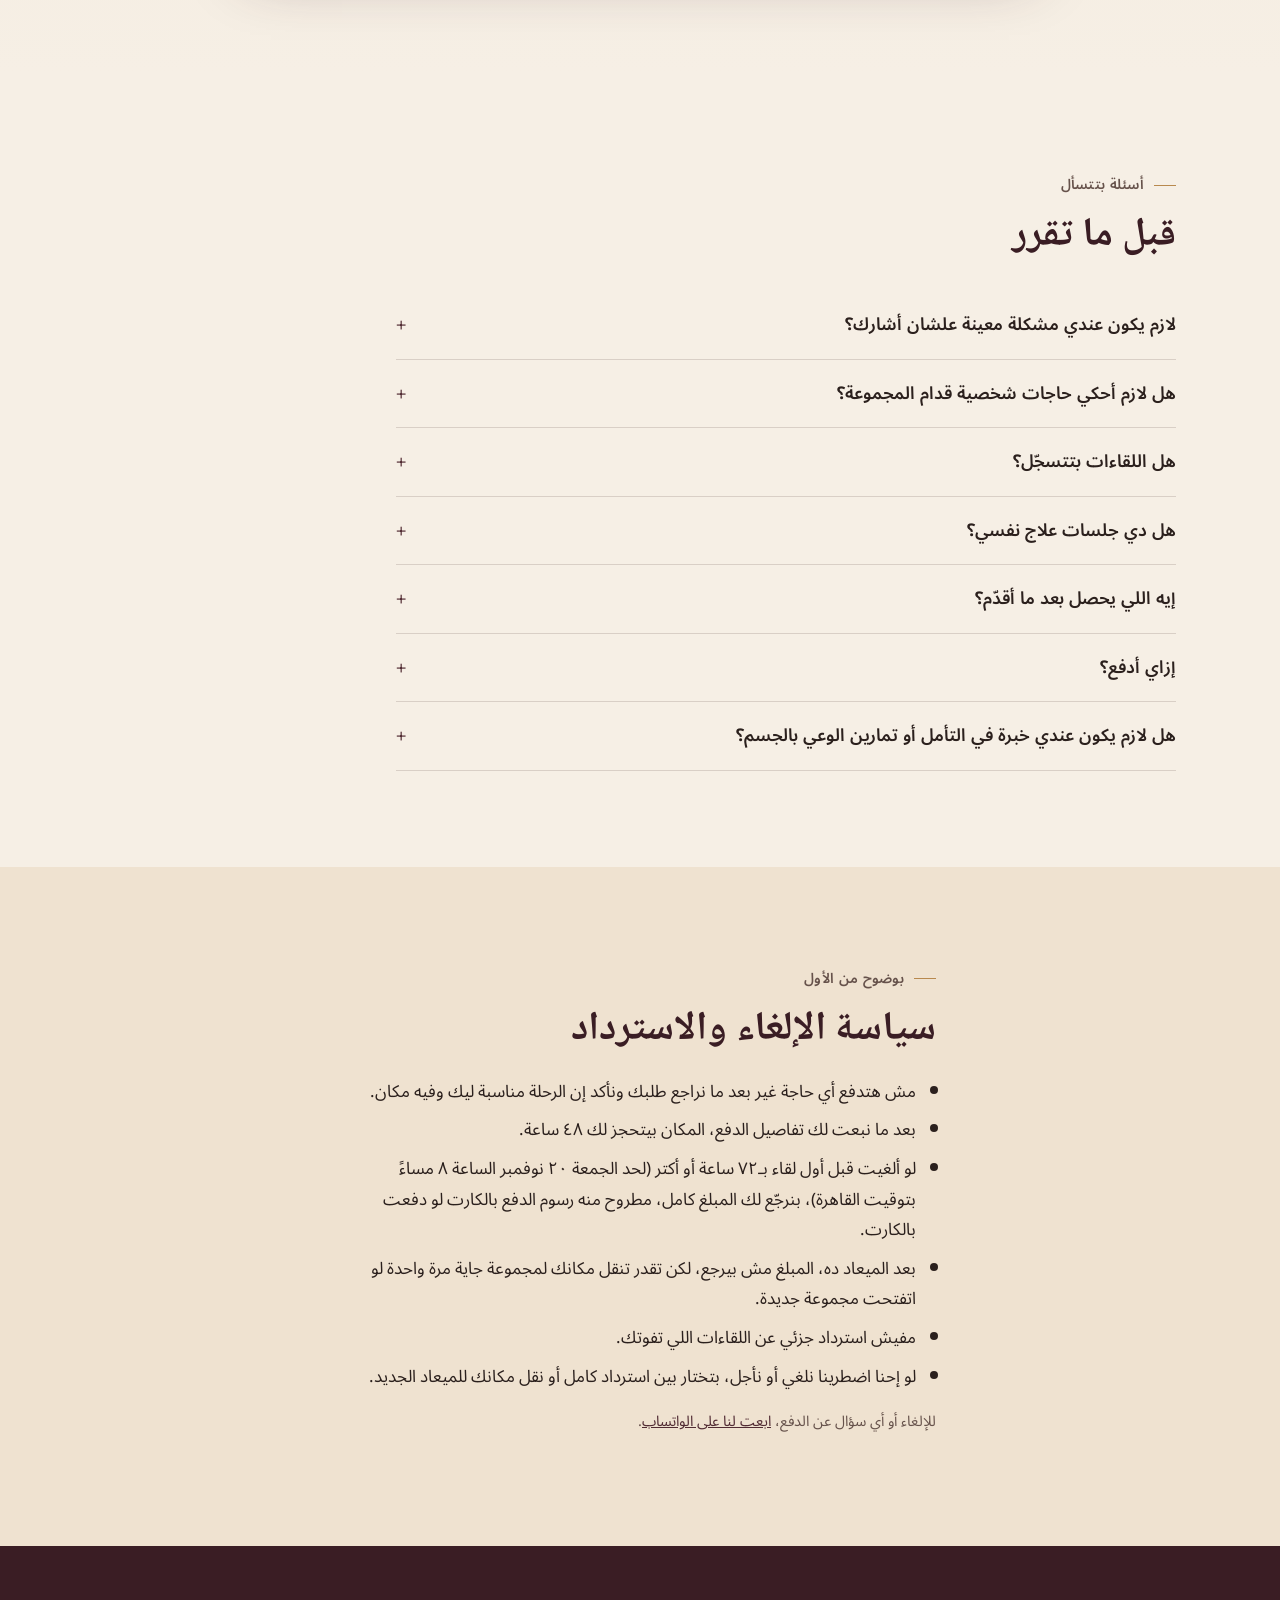
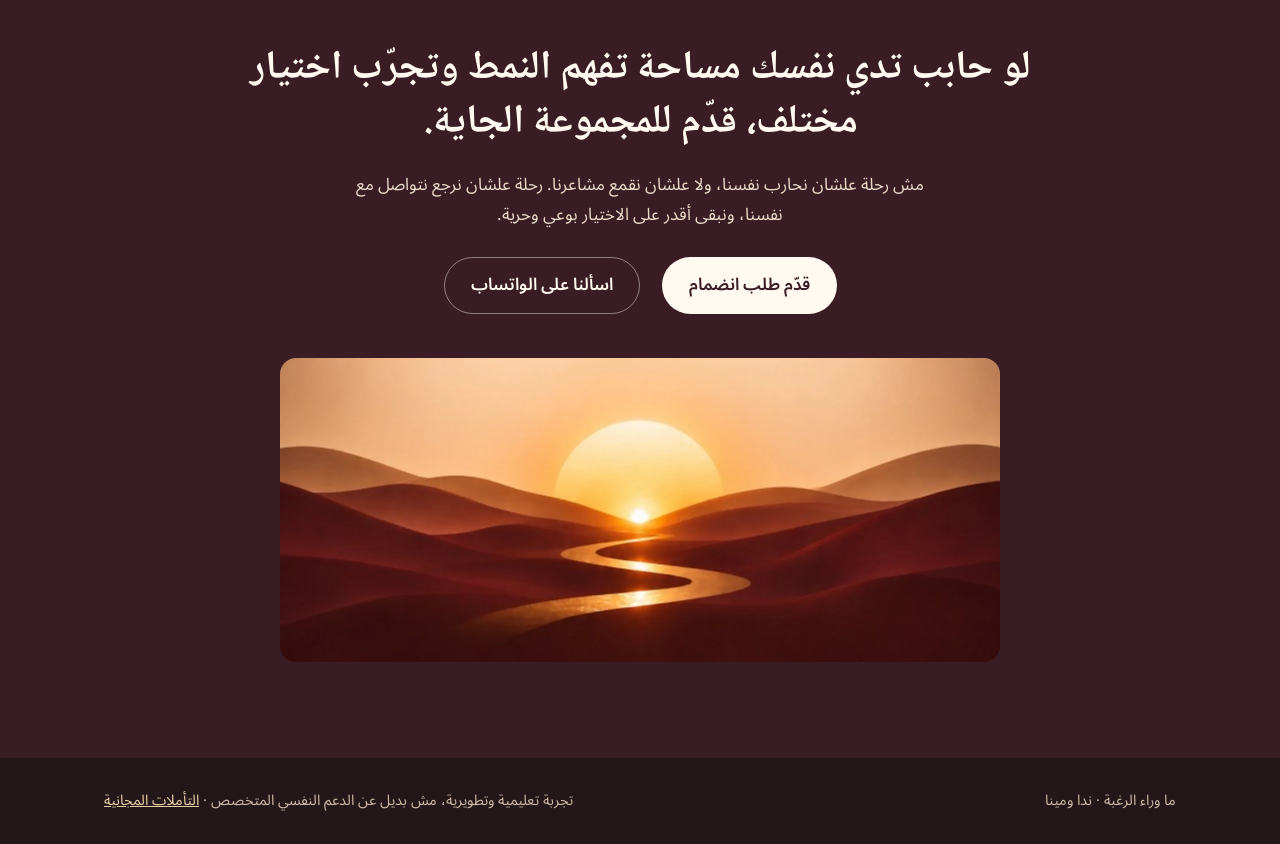
==== commit 2afd8ae9: "Add files via upload" ====
--- a/beyond-the-urge/index.html
+++ b/beyond-the-urge/index.html
@@ -9,7 +9,7 @@
 <meta property="og:type" content="website">
 <meta property="og:title" content="ما وراء الرغبة | Beyond the Urge">
 <meta property="og:description" content="رحلة أونلاين على مدار ٤ أسابيع لفهم الاندفاع وممارسة الاختيار الواعي.">
-<meta property="og:image" content="SITE_URL/assets/share.jpg">
+<meta property="og:image" content="https://mina-nada.github.io/beyond-the-urge/assets/share.jpg">
 <meta name="twitter:card" content="summary_large_image">
 <link rel="icon" href="../assets/favicon.svg" type="image/svg+xml">
 <link rel="preconnect" href="https://fonts.googleapis.com">
@@ -22,8 +22,8 @@
 <a class="skip" href="#main"><span class="l-ar">انتقل للمحتوى</span><span class="l-en">Skip to content</span></a>
 
 <div class="live-ribbon live-only" role="note">
-  <span class="l-ar">عرض لحضور اللايف: <strong>خصم ٢٠٪</strong> لكل اللي يقدّموا قبل ١٢ بالليل النهارده. <a href="#join">التفاصيل</a></span>
-  <span class="l-en">Live-audience offer: <strong>20% off</strong> for everyone who applies before midnight tonight. <a href="#join">Details</a></span>
+  <span class="l-ar">عرض لحضور اللايف: <strong>خصم ٢٠٪</strong> لكل اللي يقدّموا لحد آخر يوم بكرة، الحد ٨ نوفمبر. <a href="#join">التفاصيل</a></span>
+  <span class="l-en">Live-audience offer: <strong>20% off</strong> for everyone who applies by the end of tomorrow, Sunday 8 November. <a href="#join">Details</a></span>
 </div>
 
 <header class="site-header" style="position:relative">
@@ -47,12 +47,12 @@
         <h1 id="h1">ما وراء الرغبة</h1>
         <span class="en-name" lang="en" dir="ltr">Beyond the Urge</span>
         <p class="tagline">من الاندفاع للاختيار الواعي</p>
-        <p class="lead">ساعات بيجيلك اندفاع قوي، لحاجة تسكّت اللي جواك، وقبل ما تاخد بالك بتلاقي نفسك كرّرت نفس التصرف. في الرحلة دي هنفهم إيه اللي بيحصل في اللحظة دي، ونتدرّب على إن يبقى عندنا مساحة نختار فيها.</p>
+        <p class="lead">ساعات بيجيلك اندفاع قوي، لحاجة تسكّت اللي بيحصل جواك، وقبل ما تاخد بالك بتلاقي نفسك كرّرت نفس التصرف اللي بتعمله كل مرة. في الرحلة دي هنفهم إيه اللي بيحصل في اللحظة دي، ونتدرّب على إن يبقى عندنا مساحة نختار فيها اختيار مختلف مفيد لينا.</p>
         <ul class="facts" aria-label="ملخص الرحلة">
           <li>٤ لقاءات، ساعة ونص</li>
           <li>كل يوم اتنين</li>
           <li>أونلاين ومباشر</li>
-          <li>بالمصري</li>
+          <li>بالعربي</li>
           <li>أماكن محدودة</li>
         </ul>
       </div>
@@ -61,12 +61,12 @@
         <h1>Beyond the Urge</h1>
         <span class="en-name" lang="ar" dir="rtl" style="font-family:'Noto Naskh Arabic',serif;font-style:normal">ما وراء الرغبة</span>
         <p class="tagline">From compulsion to conscious choice</p>
-        <p class="lead">Sometimes a strong urge rises, reaching for anything that will quiet what’s inside, and before you notice, you’ve repeated the same pattern again. In this journey we explore what happens in that moment, and practise creating a space where choice becomes possible.</p>
+        <p class="lead">Sometimes a strong urge rises, reaching for anything that will quiet what’s happening inside, and before you notice, you’ve repeated the same thing you do every time. In this journey we explore what happens in that moment, and practise creating a space where we can make a different choice, one that truly serves us.</p>
         <ul class="facts" aria-label="Journey summary">
           <li>4 sessions · 90 minutes</li>
           <li>Every Monday</li>
           <li>Live online</li>
-          <li>In Egyptian Arabic</li>
+          <li>In Arabic</li>
           <li>Limited places</li>
         </ul>
       </div>
@@ -78,8 +78,8 @@
     <div class="arch" aria-hidden="true">
       <div class="arch-frame">
         <picture>
-          <source srcset="../assets/desert.webp" type="image/webp">
-          <img src="../assets/desert.jpg" alt="" width="720" height="305" fetchpriority="high">
+          <source srcset="../assets/desert-tall.webp" type="image/webp">
+          <img src="../assets/desert-tall.jpg" alt="" width="1584" height="1001" fetchpriority="high">
         </picture>
       </div>
     </div>
@@ -120,7 +120,7 @@
     <div>
       <span class="eyebrow">عن الرحلة</span>
       <h2 id="h-intro">إيه هي رحلة ما وراء الرغبة؟</h2>
-      <p>رحلة جماعية للكبار، فيها شرح بسيط وتمارين وعي بالجسم وتأمل شخصي وتطبيق بين اللقاءات. هنقرّب من علاقتنا بالرغبة والاندفاع والتعلّق بأشكالهم المختلفة، والرغبات الجنسية جزء من الكلام ده، جنب التشتّت، واللجوء للموبايل أو الأكل وقت الضغط، والتعلّق بالناس.</p>
+      <p>رحلة جماعية فيها شرح بسيط وتمارين وعي بالجسم وتأمل شخصي وتطبيق بين اللقاءات. هنقرّب من علاقتنا بالرغبة والاندفاع والتعلّق بأشكالهم المختلفة، والرغبات الجنسية جزء من الكلام ده، جنب التشتّت، واللجوء للموبايل أو الأكل وقت الضغط، والتعلّق بالناس.</p>
     </div>
     <div>
       <p>هنختار موقف من الحياة اليومية، ونلاحظ إشارات الجسم والأفكار اللي بتسبق الاندفاع، ونجرب وقفة قصيرة قبل ما نقرر نعمل إيه. كل واحد يقدر يحتفظ بتفاصيل الموقف لنفسه.</p>
@@ -131,7 +131,7 @@
     <div>
       <span class="eyebrow">About the journey</span>
       <h2>What is Beyond the Urge?</h2>
-      <p>A small group journey for adults, woven from simple teaching, body-awareness practices, personal reflection and gentle practice between sessions. We’ll come closer to our relationship with desire, impulse and attachment in their many forms. Sexual desire is part of that conversation, alongside distraction, reaching for the phone or food under pressure, and attachment to people.</p>
+      <p>A small group journey woven from simple teaching, body-awareness practices, personal reflection and gentle practice between sessions. We’ll come closer to our relationship with desire, impulse and attachment in their many forms. Sexual desire is part of that conversation, alongside distraction, reaching for the phone or food under pressure, and attachment to people.</p>
     </div>
     <div>
       <p>We’ll take an everyday moment, notice the body signals and thoughts that come before the urge, and try a short pause before deciding what to do. Everyone keeps the details of their own story to themselves.</p>
@@ -158,7 +158,7 @@
         <span class="num en" aria-hidden="true">01</span>
         <span class="tag" lang="en" dir="ltr">Awareness</span>
         <h3><span class="l-ar">أشوف النمط</span><span class="l-en">Seeing the pattern</span></h3>
-        <span class="date"><span class="l-ar">الاتنين ١٦ نوفمبر</span><span class="l-en">Monday 16 November</span></span>
+        <span class="date"><span class="l-ar">الاتنين ٢٣ نوفمبر</span><span class="l-en">Monday 23 November</span></span>
         <p class="l-ar">هنرسم خريطة لموقف بيتكرر. إيه اللي حصل قبله، حسّيت بإيه، عملت إيه، وإيه اللي كنت بتدور عليه وقتها؟</p>
         <p class="l-en">We map a moment that keeps repeating. What happened before it, what did you feel, what did you do, and what were you really reaching for?</p>
       </li>
@@ -166,7 +166,7 @@
         <span class="num en" aria-hidden="true">02</span>
         <span class="tag" lang="en" dir="ltr">Regulation</span>
         <h3><span class="l-ar">أتعامل مع اللي حاسس بيه</span><span class="l-en">Staying with what I feel</span></h3>
-        <span class="date"><span class="l-ar">الاتنين ٢٣ نوفمبر</span><span class="l-en">Monday 23 November</span></span>
+        <span class="date"><span class="l-ar">الاتنين ٣٠ نوفمبر</span><span class="l-en">Monday 30 November</span></span>
         <p class="l-ar">هنجرّب وقفة بسيطة، زي إننا نحس برجلينا على الأرض ونلاحظ اللي حوالينا، ونشوف إيه اللي يساعد كل واحد فينا يرجع للحظة.</p>
         <p class="l-en">We practise a simple pause, feeling our feet on the ground and noticing what’s around us, and discover what helps each of us return to the present.</p>
       </li>
@@ -174,7 +174,7 @@
         <span class="num en" aria-hidden="true">03</span>
         <span class="tag" lang="en" dir="ltr">Deconditioning</span>
         <h3><span class="l-ar">أجرّب رد مختلف</span><span class="l-en">Trying a different response</span></h3>
-        <span class="date"><span class="l-ar">الاتنين ٣٠ نوفمبر</span><span class="l-en">Monday 30 November</span></span>
+        <span class="date"><span class="l-ar">الاتنين ٧ ديسمبر</span><span class="l-en">Monday 7 December</span></span>
         <p class="l-ar">هنختار لحظة متكررة ونحضّر ليها خطوة عملية. لو لاحظت الإشارة دي، إيه التصرف اللي أقدر أجرّبه ويكون أقرب للي محتاجه؟</p>
         <p class="l-en">We choose a recurring moment and prepare one practical step. When I notice this signal, what could I try that’s closer to what I actually need?</p>
       </li>
@@ -182,7 +182,7 @@
         <span class="num en" aria-hidden="true">04</span>
         <span class="tag" lang="en" dir="ltr">Embodiment</span>
         <h3><span class="l-ar">أعيش اختياري</span><span class="l-en">Living my choice</span></h3>
-        <span class="date"><span class="l-ar">الاتنين ٧ ديسمبر</span><span class="l-en">Monday 7 December</span></span>
+        <span class="date"><span class="l-ar">الاتنين ١٤ ديسمبر</span><span class="l-en">Monday 14 December</span></span>
         <p class="l-ar">هتجمع الأدوات اللي نفعت معاك في خطة بسيطة تستخدمها في حياتك، وفيها خطوة ترجع بيها للممارسة لو لقيت نفسك رجعت لنفس النمط.</p>
         <p class="l-en">You’ll gather the tools that worked for you into a simple plan for daily life, including a way back to practice if you find yourself in the old pattern again.</p>
       </li>
@@ -199,7 +199,7 @@
       <figure class="guide">
         <picture>
           <source srcset="../assets/nada.webp" type="image/webp">
-          <img src="../assets/nada.jpg" alt="" width="640" height="640" loading="lazy">
+          <img src="../assets/nada.jpg" alt="" width="800" height="800" loading="lazy">
         </picture>
         <figcaption>
           <p class="name"><span class="l-ar">ندا سالم</span><span class="l-en">Nada Salem</span></p>
@@ -211,7 +211,7 @@
       <figure class="guide">
         <picture>
           <source srcset="../assets/mina.webp" type="image/webp">
-          <img src="../assets/mina.jpg" alt="" width="640" height="640" loading="lazy">
+          <img src="../assets/mina.jpg" alt="" width="800" height="800" loading="lazy">
         </picture>
         <figcaption>
           <p class="name"><span class="l-ar">مينا ميخائيل</span><span class="l-en">Mina Mikhail</span></p>
@@ -238,8 +238,8 @@
             <span class="was"><span class="l-ar"><bdi>٤٬٥٠٠</bdi> جنيه</span><span class="l-en"><bdi>EGP 4,500</bdi></span></span>
           </div>
           <div class="live-box">
-            <span class="l-ar"><strong>عرض حضور اللايف، خصم ٢٠٪.</strong> العرض لكل اللي يقدّموا قبل الساعة ١٢ بالليل النهارده، السبت ٧ نوفمبر، بتوقيت القاهرة. لو اتقبلت، السعر ده بيفضل محجوز لك طول مدة الدفع.</span>
-            <span class="l-en"><strong>Live-audience offer, 20% off.</strong> For everyone who applies before midnight tonight, Saturday 7 November, Cairo time. If you’re accepted, this price stays reserved for you through your payment window.</span>
+            <span class="l-ar"><strong>عرض حضور اللايف، خصم ٢٠٪.</strong> العرض لكل اللي يقدّموا لحد آخر يوم بكرة، الحد ٨ نوفمبر، بتوقيت القاهرة. لو اتقبلت، السعر ده بيفضل محجوز لك طول مدة الدفع.</span>
+            <span class="l-en"><strong>Live-audience offer, 20% off.</strong> For everyone who applies by the end of tomorrow, Sunday 8 November, Cairo time. If you’re accepted, this price stays reserved for you through your payment window.</span>
           </div>
         </div>
         <!-- After the offer ends -->
@@ -251,20 +251,20 @@
       </div>
 
       <dl class="terms l-ar">
-        <div><dt>المواعيد</dt><dd>٤ لقاءات كل يوم اتنين: ١٦، ٢٣، ٣٠ نوفمبر و٧ ديسمبر</dd></div>
+        <div><dt>المواعيد</dt><dd>٤ لقاءات كل يوم اتنين: ٢٣ و٣٠ نوفمبر، و٧ و١٤ ديسمبر</dd></div>
         <div><dt>الوقت</dt><dd>من ٨ لـ٩:٣٠ مساءً بتوقيت القاهرة (ساعة ونص)</dd></div>
-        <div><dt>المكان</dt><dd>أونلاين، لقاءات مباشرة بالمصري</dd></div>
+        <div><dt>المكان</dt><dd>أونلاين، لقاءات مباشرة بالعربي</dd></div>
         <div><dt>بين اللقاءات</dt><dd>تمرين تطبيق بسيط كل أسبوع، حوالي ٢٠ لـ٣٠ دقيقة</dd></div>
-        <div><dt>بيشمل</dt><dd>اللقاءات الأربعة، تمارين التطبيق، وتسجيل الأجزاء التعليمية للمشاركين بس</dd></div>
+        <div><dt>بيشمل</dt><dd>اللقاءات الأربعة، وتمارين التطبيق بين اللقاءات</dd></div>
         <div><dt>الدفع</dt><dd>إنستاباي، أو بالكارت (مع رسوم بسيطة إضافية)</dd></div>
         <div><dt>مين يقدر يقدّم</dt><dd>الكبار من ١٨ سنة وأكتر</dd></div>
       </dl>
       <dl class="terms l-en">
-        <div><dt>Dates</dt><dd>Four Mondays: 16, 23, 30 November and 7 December</dd></div>
+        <div><dt>Dates</dt><dd>Four Mondays: 23 and 30 November, 7 and 14 December</dd></div>
         <div><dt>Time</dt><dd>8:00 to 9:30 PM Cairo time (90 minutes)</dd></div>
-        <div><dt>Where</dt><dd>Live online, in Egyptian Arabic</dd></div>
+        <div><dt>Where</dt><dd>Live online, in Arabic</dd></div>
         <div><dt>Between sessions</dt><dd>One short practice each week, about 20 to 30 minutes</dd></div>
-        <div><dt>Includes</dt><dd>All four sessions, weekly practices, and recordings of the teaching parts for participants only</dd></div>
+        <div><dt>Includes</dt><dd>All four sessions and weekly practices between them</dd></div>
         <div><dt>Payment</dt><dd>InstaPay, or card (with a small extra fee)</dd></div>
         <div><dt>Who can apply</dt><dd>Adults aged 18 and over</dd></div>
       </dl>
@@ -280,7 +280,7 @@
         <li>If the journey is a good fit and a place is available, we’ll send payment details. Your place is confirmed once payment is received.</li>
       </ol>
       <div class="offer-actions" id="offer-cta">
-        <a class="btn btn-primary" href="FORM_URL" target="_blank" rel="noopener"><span class="l-ar">قدّم طلب انضمام</span><span class="l-en">Apply now</span></a>
+        <a class="btn btn-primary" href="apply/" data-keep-lang><span class="l-ar">قدّم طلب انضمام</span><span class="l-en">Apply now</span></a>
         <a class="btn btn-ghost" href="https://wa.me/201102172898?text=%D8%A3%D9%87%D9%84%D8%A7%D9%8B%D8%8C%20%D8%B9%D9%86%D8%AF%D9%8A%20%D8%B3%D8%A4%D8%A7%D9%84%20%D8%B9%D9%86%20%D8%B1%D8%AD%D9%84%D8%A9%20%D9%85%D8%A7%20%D9%88%D8%B1%D8%A7%D8%A1%20%D8%A7%D9%84%D8%B1%D8%BA%D8%A8%D8%A9" target="_blank" rel="noopener"><span class="l-ar">عندك سؤال خاص؟</span><span class="l-en">A private question?</span></a>
       </div>
       <p class="small" style="margin-top:16px"><span class="l-ar">قبل ما تقدّم، اقرأ <a href="#policy">سياسة الإلغاء والاسترداد</a>.</span><span class="l-en">Before applying, please read the <a href="#policy">cancellation and refund policy</a>.</span></p>
@@ -299,7 +299,7 @@
       <details><summary>هل لازم أحكي حاجات شخصية قدام المجموعة؟</summary>
         <div class="ans"><p>تقدر تحتفظ بتمارينك لنفسك، وتختار تشارك قد إيه. بنطلب من كل المشاركين يحترموا خصوصية بعض، ويمتنعوا عن التسجيل أو مشاركة كلام حد برّه اللقاء. وفي أي مجموعة، احترام الخصوصية بيعتمد على التزام كل المشاركين.</p></div></details>
       <details><summary>هل اللقاءات بتتسجّل؟</summary>
-        <div class="ans"><p>أيوه، بنسجّل الأجزاء التعليمية والتمارين الموجّهة علشان لو فاتك لقاء تقدر تتابعه. بنوقف التسجيل وقت المشاركات الشخصية. التسجيلات بتوصل للمشاركين المؤكدين في المجموعة بس، ومش بتتنشر في أي مكان. الكاميرا اختيارية، وتقدر تستخدم الاسم اللي يريحك على الشاشة.</p></div></details>
+        <div class="ans"><p>لأ. اللقاءات مش بتتسجّل، علشان المساحة تفضل آمنة ومريحة للكل. الكاميرا اختيارية، وتقدر تستخدم الاسم اللي يريحك على الشاشة.</p></div></details>
       <details><summary>هل دي جلسات علاج نفسي؟</summary>
         <div class="ans"><p>دي تجربة تعليمية وتطويرية جماعية. لو السلوك مأثر بشكل كبير على حياتك أو بتحتاج دعم نفسي متخصص، أخصائي مؤهل يقدر يساعدك تحدد الدعم المناسب ليك.</p></div></details>
       <details><summary>إيه اللي يحصل بعد ما أقدّم؟</summary>
@@ -315,7 +315,7 @@
       <details><summary>Will I have to share personal things with the group?</summary>
         <div class="ans"><p>You can keep your reflections to yourself and choose how much you share. We ask everyone to respect each other’s privacy and not to record or repeat what others say outside the session. In any group, privacy depends on every participant honouring that agreement.</p></div></details>
       <details><summary>Are the sessions recorded?</summary>
-        <div class="ans"><p>Yes. We record the teaching parts and guided practices so you can catch up if you miss a session. Recording pauses during personal sharing. Recordings go only to confirmed participants of the group and are never published. Cameras are optional, and you can use whatever display name feels comfortable.</p></div></details>
+        <div class="ans"><p>No. Sessions are not recorded, so the space stays safe and comfortable for everyone. Cameras are optional, and you can use whatever display name feels comfortable.</p></div></details>
       <details><summary>Is this therapy?</summary>
         <div class="ans"><p>This is an educational, growth-oriented group experience. If a behaviour is significantly affecting your life or you need specialised psychological support, a qualified professional can help you find the right care.</p></div></details>
       <details><summary>What happens after I apply?</summary>
@@ -336,9 +336,9 @@
     <ul>
       <li>مش هتدفع أي حاجة غير بعد ما نراجع طلبك ونأكد إن الرحلة مناسبة ليك وفيه مكان.</li>
       <li>بعد ما نبعت لك تفاصيل الدفع، المكان بيتحجز لك ٤٨ ساعة.</li>
-      <li>لو ألغيت قبل أول لقاء بـ٧٢ ساعة أو أكتر (لحد الجمعة ١٣ نوفمبر الساعة ٨ مساءً بتوقيت القاهرة)، بنرجّع لك المبلغ كامل، مطروح منه رسوم الدفع بالكارت لو دفعت بالكارت.</li>
+      <li>لو ألغيت قبل أول لقاء بـ٧٢ ساعة أو أكتر (لحد الجمعة ٢٠ نوفمبر الساعة ٨ مساءً بتوقيت القاهرة)، بنرجّع لك المبلغ كامل، مطروح منه رسوم الدفع بالكارت لو دفعت بالكارت.</li>
       <li>بعد الميعاد ده، المبلغ مش بيرجع، لكن تقدر تنقل مكانك لمجموعة جاية مرة واحدة لو اتفتحت مجموعة جديدة.</li>
-      <li>لو فاتك لقاء، التسجيل بيوصلك، ومفيش استرداد جزئي عن اللقاءات اللي فاتتك.</li>
+      <li>مفيش استرداد جزئي عن اللقاءات اللي تفوتك.</li>
       <li>لو إحنا اضطرينا نلغي أو نأجل، بتختار بين استرداد كامل أو نقل مكانك للميعاد الجديد.</li>
     </ul>
     <p class="small">للإلغاء أو أي سؤال عن الدفع، <a href="https://wa.me/201102172898?text=%D8%A3%D9%87%D9%84%D8%A7%D9%8B%D8%8C%20%D8%B9%D9%86%D8%AF%D9%8A%20%D8%B3%D8%A4%D8%A7%D9%84%20%D8%B9%D9%86%20%D8%B1%D8%AD%D9%84%D8%A9%20%D9%85%D8%A7%20%D9%88%D8%B1%D8%A7%D8%A1%20%D8%A7%D9%84%D8%B1%D8%BA%D8%A8%D8%A9" target="_blank" rel="noopener">ابعت لنا على الواتساب</a>.</p>
@@ -349,9 +349,9 @@
     <ul>
       <li>You pay nothing until we’ve reviewed your application and confirmed the journey fits and a place is available.</li>
       <li>Once we send payment details, your place is held for 48 hours.</li>
-      <li>Cancel at least 72 hours before the first session (by Friday 13 November, 8:00 PM Cairo time) for a full refund, minus card processing fees if you paid by card.</li>
+      <li>Cancel at least 72 hours before the first session (by Friday 20 November, 8:00 PM Cairo time) for a full refund, minus card processing fees if you paid by card.</li>
       <li>After that, payments are non-refundable, but you can transfer your place once to a future group if one opens.</li>
-      <li>If you miss a session, you’ll receive the recording. There are no partial refunds for missed sessions.</li>
+      <li>There are no partial refunds for missed sessions.</li>
       <li>If we need to cancel or postpone, you choose between a full refund or moving your place to the new date.</li>
     </ul>
     <p class="small">To cancel or ask about payment, <a href="https://wa.me/201102172898?text=%D8%A3%D9%87%D9%84%D8%A7%D9%8B%D8%8C%20%D8%B9%D9%86%D8%AF%D9%8A%20%D8%B3%D8%A4%D8%A7%D9%84%20%D8%B9%D9%86%20%D8%B1%D8%AD%D9%84%D8%A9%20%D9%85%D8%A7%20%D9%88%D8%B1%D8%A7%D8%A1%20%D8%A7%D9%84%D8%B1%D8%BA%D8%A8%D8%A9" target="_blank" rel="noopener">message us on WhatsApp</a>.</p>
@@ -364,14 +364,14 @@
     <h2 id="h-final"><span class="l-ar">لو حابب تدي نفسك مساحة تفهم النمط وتجرّب اختيار مختلف، قدّم للمجموعة الجاية.</span><span class="l-en">If you’d like to give yourself space to understand the pattern and try a different choice, apply for the coming group.</span></h2>
     <p class="l-ar">مش رحلة علشان نحارب نفسنا، ولا علشان نقمع مشاعرنا. رحلة علشان نرجع نتواصل مع نفسنا، ونبقى أقدر على الاختيار بوعي وحرية.</p>
     <p class="l-en">Not a journey of fighting yourself or suppressing what you feel, but of coming back into contact with yourself, and becoming freer to choose.</p>
-    <p class="live-only" style="color:#F1D2A2"><span class="l-ar">خصم ٢٠٪ لحضور اللايف لحد ١٢ بالليل النهارده.</span><span class="l-en">20% live-audience offer until midnight tonight.</span></p>
+    <p class="live-only" style="color:#F1D2A2"><span class="l-ar">خصم ٢٠٪ لحضور اللايف لحد آخر يوم بكرة، الحد ٨ نوفمبر.</span><span class="l-en">20% live-audience offer until the end of Sunday 8 November.</span></p>
     <div class="cta-row" id="final-cta">
-      <a class="btn btn-primary" href="FORM_URL" target="_blank" rel="noopener"><span class="l-ar">قدّم طلب انضمام</span><span class="l-en">Apply now</span></a>
+      <a class="btn btn-primary" href="apply/" data-keep-lang><span class="l-ar">قدّم طلب انضمام</span><span class="l-en">Apply now</span></a>
       <a class="btn btn-ghost" href="https://wa.me/201102172898?text=%D8%A3%D9%87%D9%84%D8%A7%D9%8B%D8%8C%20%D8%B9%D9%86%D8%AF%D9%8A%20%D8%B3%D8%A4%D8%A7%D9%84%20%D8%B9%D9%86%20%D8%B1%D8%AD%D9%84%D8%A9%20%D9%85%D8%A7%20%D9%88%D8%B1%D8%A7%D8%A1%20%D8%A7%D9%84%D8%B1%D8%BA%D8%A8%D8%A9" target="_blank" rel="noopener"><span class="l-ar">اسألنا على الواتساب</span><span class="l-en">Ask us on WhatsApp</span></a>
     </div>
     <picture>
       <source srcset="../assets/desert.webp" type="image/webp">
-      <img class="final-art" src="../assets/desert.jpg" alt="" width="720" height="305" loading="lazy">
+      <img class="final-art" src="../assets/desert.jpg" alt="" width="1800" height="762" loading="lazy">
     </picture>
   </div>
 </section>
--- a/assets/style.css
+++ b/assets/style.css
@@ -80,7 +80,8 @@
 .cta-row{display:flex;flex-wrap:wrap;align-items:center;gap:14px 22px}
 .arch{position:relative;max-width:440px;margin-inline:auto;width:100%}
 .arch-frame{aspect-ratio:4/5;border-radius:999px 999px 22px 22px;overflow:hidden;box-shadow:0 30px 60px -30px rgba(58,29,36,.55);background:var(--wine-deep)}
-.arch-frame img{width:100%;height:100%;object-fit:cover;object-position:50% 60%}
+.arch-frame picture{display:block;height:100%}
+.arch-frame img{width:100%;height:100%;object-fit:cover;object-position:50% 100%}
 .arch::before{content:"";position:absolute;inset:-14px;border:1px solid rgba(184,137,78,.55);border-radius:999px 999px 30px 30px;pointer-events:none}
 @media (min-width:1024px){.hero{padding-top:120px}.hero-grid{grid-template-columns:1.1fr .9fr;gap:72px}}
 @media (max-width:1023px){.arch{max-width:340px}.arch-frame{aspect-ratio:3/3.2}}
@@ -187,7 +188,8 @@
 .paths{display:grid;gap:22px;max-width:980px;margin-inline:auto}
 @media (min-width:820px){.paths{grid-template-columns:1fr 1fr}}
 .path-card{position:relative;display:flex;flex-direction:column;background:var(--offwhite);border:1px solid rgba(184,137,78,.4);border-radius:26px;overflow:hidden;box-shadow:0 26px 50px -36px rgba(58,29,36,.5)}
-.path-card .art{height:170px;background:var(--wine-deep);overflow:hidden}
+.path-card .art{height:220px;background:var(--wine-deep);overflow:hidden}
+.path-card .art picture{display:block;height:100%}
 .path-card .art img{width:100%;height:100%;object-fit:cover}
 .path-card .art.calm{background:radial-gradient(60% 90% at 50% 100%,#F7D9A8 0%,#E8B77C 30%,#B9775A 62%,#512B33 100%);display:grid;place-items:center}
 .path-card .body{padding:24px 24px 28px;display:flex;flex-direction:column;flex:1}
@@ -199,3 +201,6 @@
 .path-card .meta li::before{content:"·";color:var(--gold-line);font-weight:700;margin-inline-end:8px}
 .path-card .btn{margin-top:auto;width:100%}
 .path-card .live-box{margin:0 0 18px}
+
+.path-card .art.med{background:#270408}
+.path-card .art.med img{object-fit:contain;object-position:center;padding:10px}
